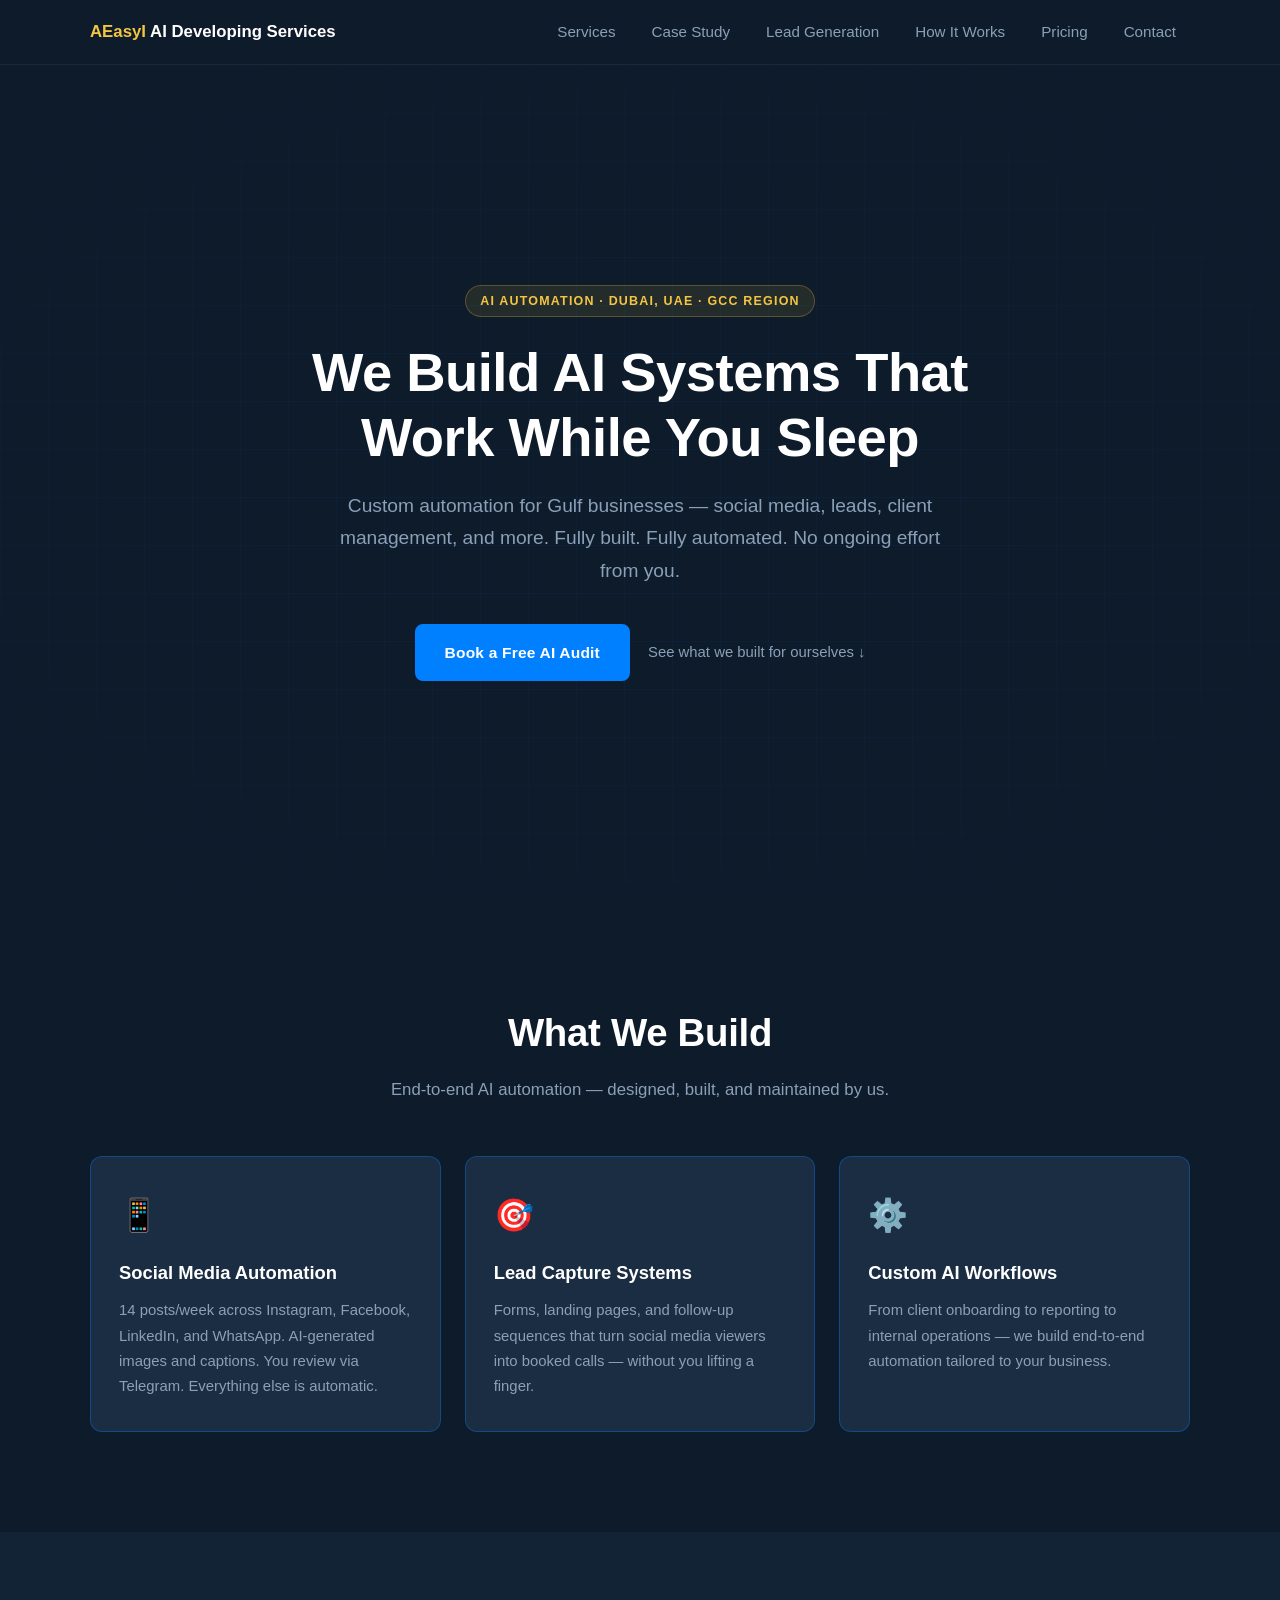
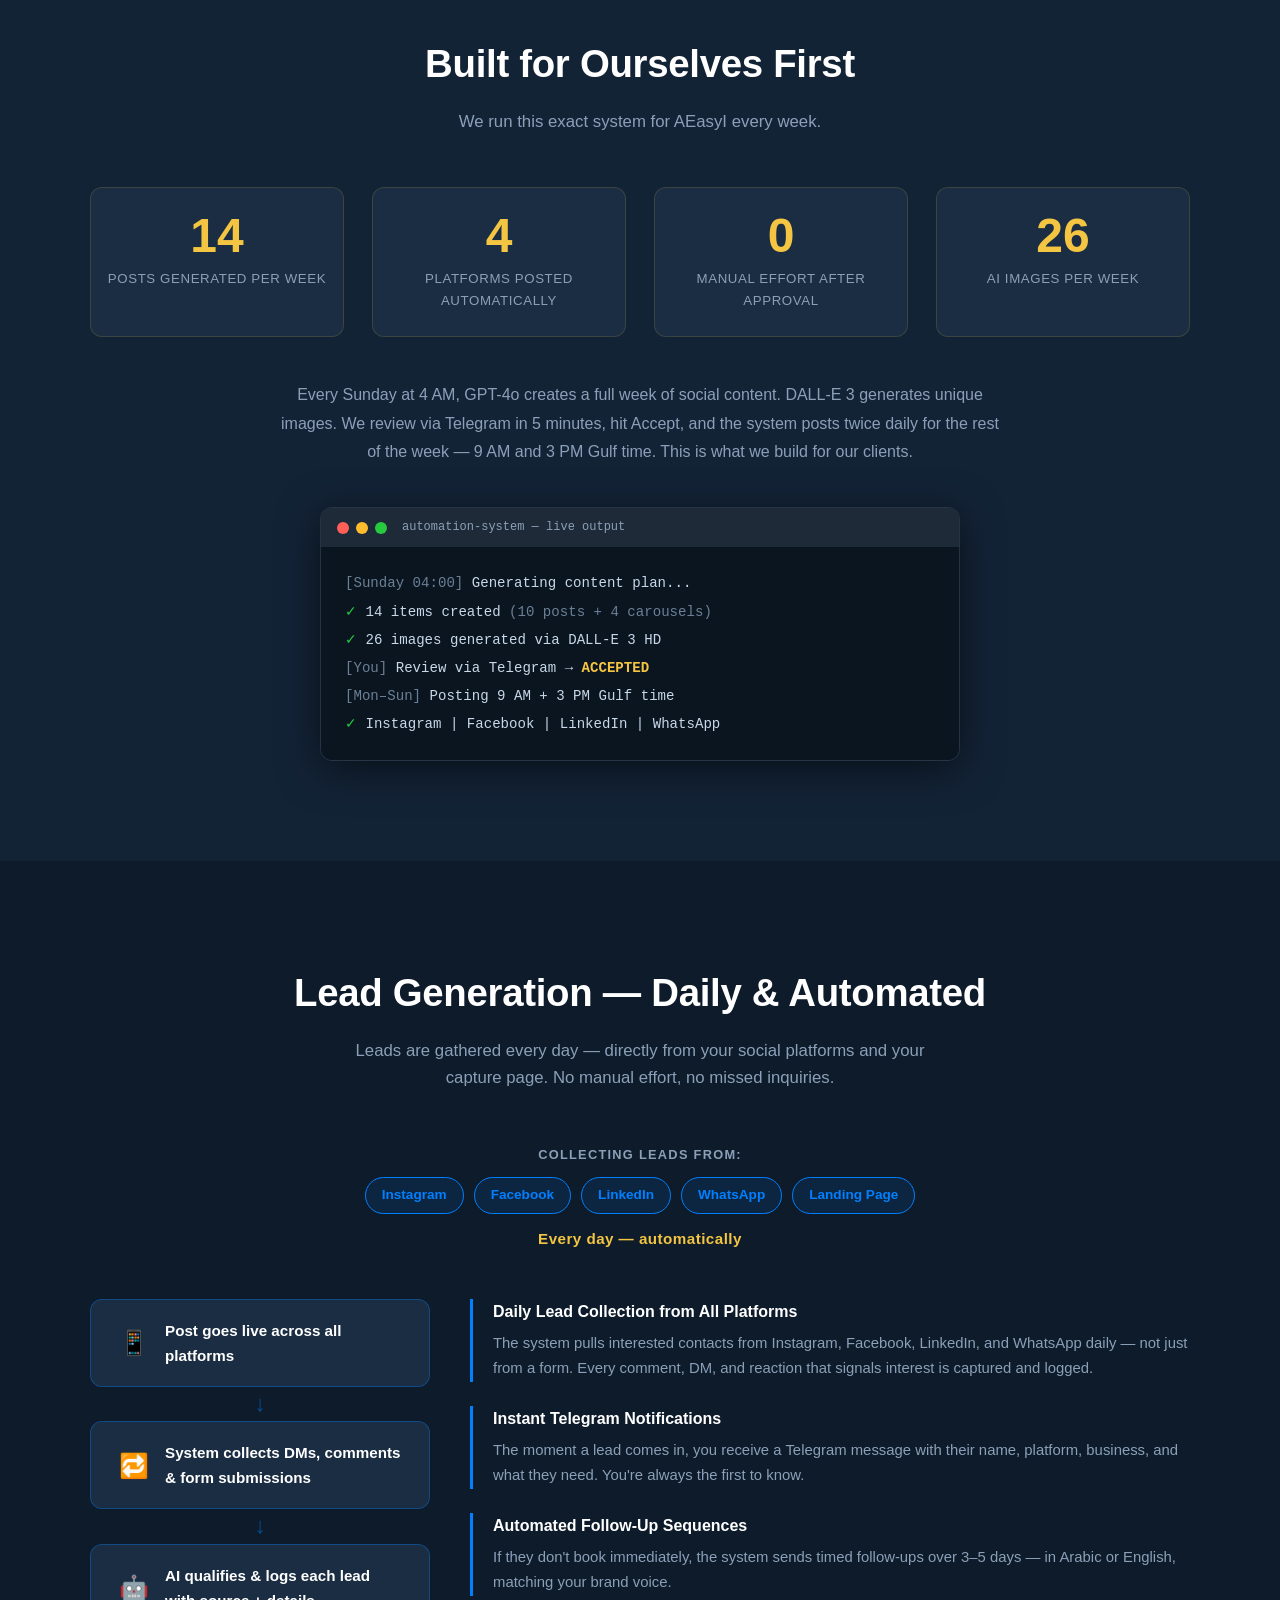
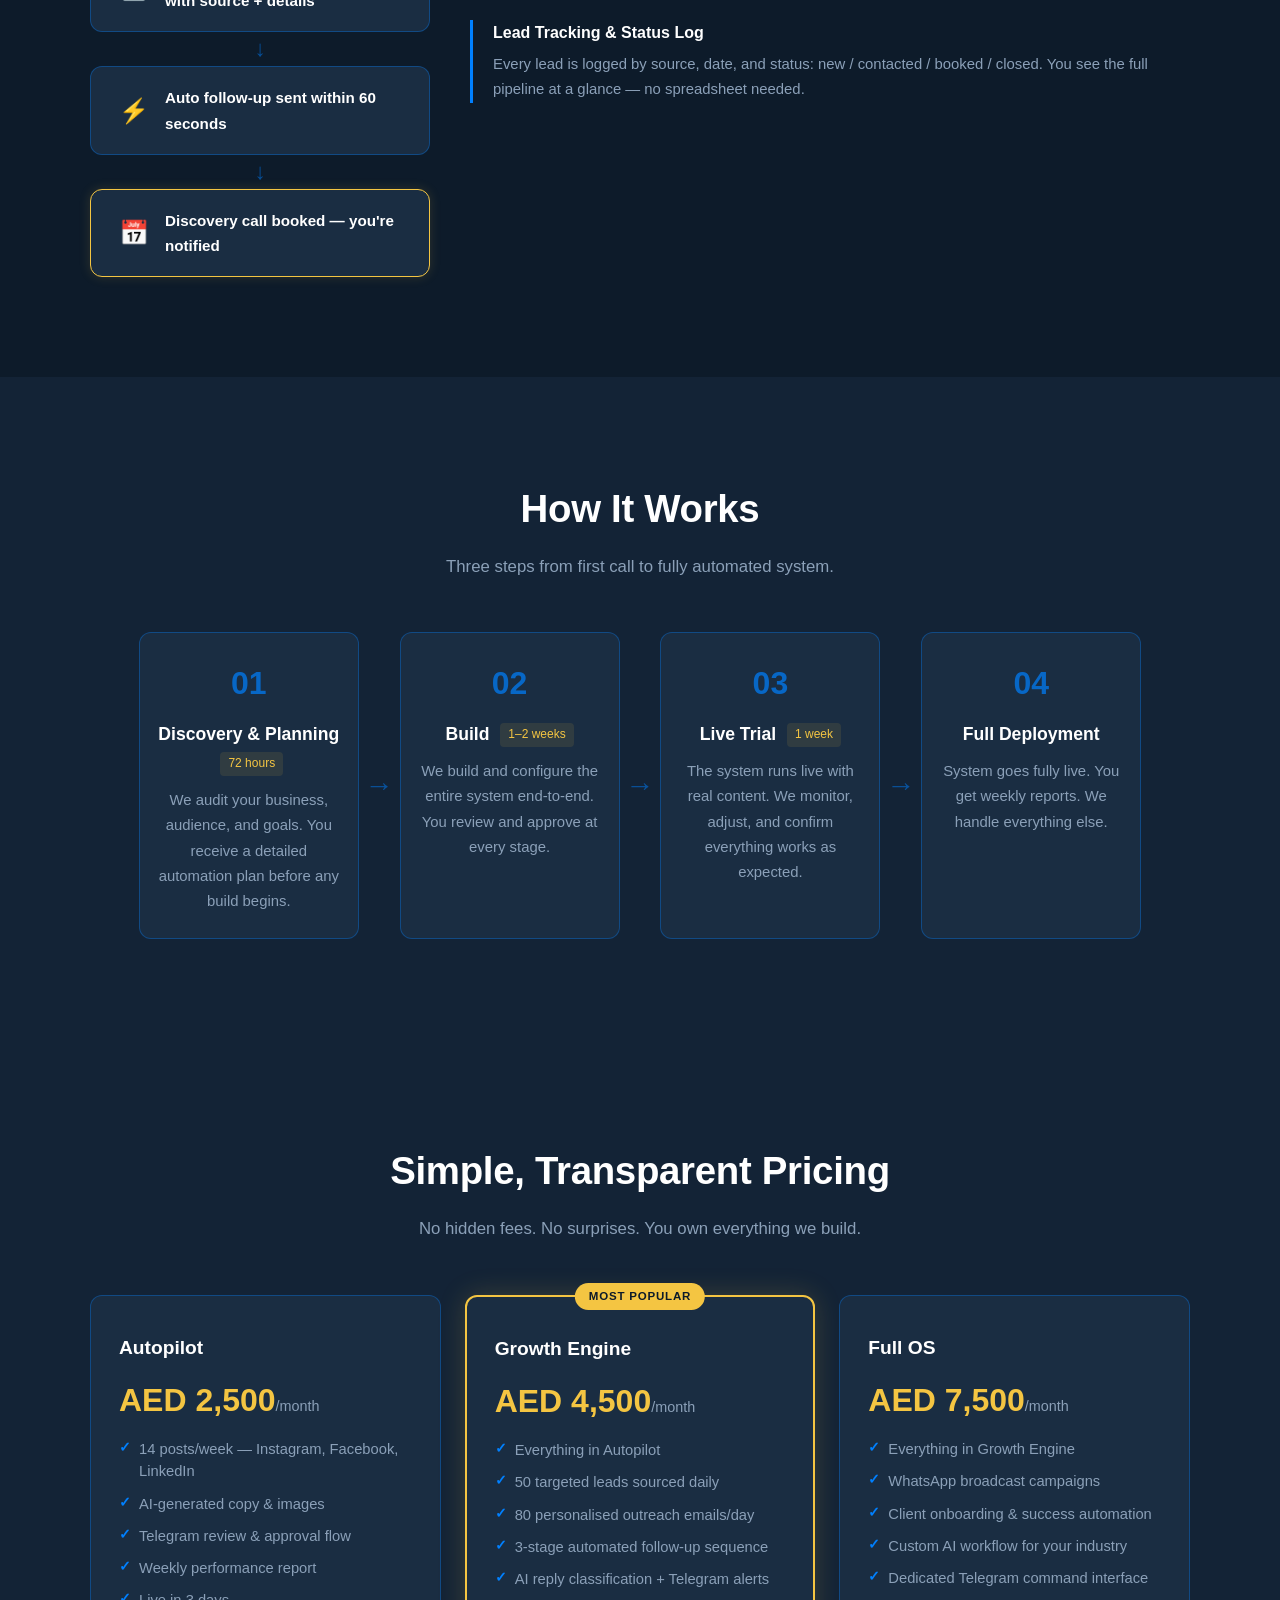
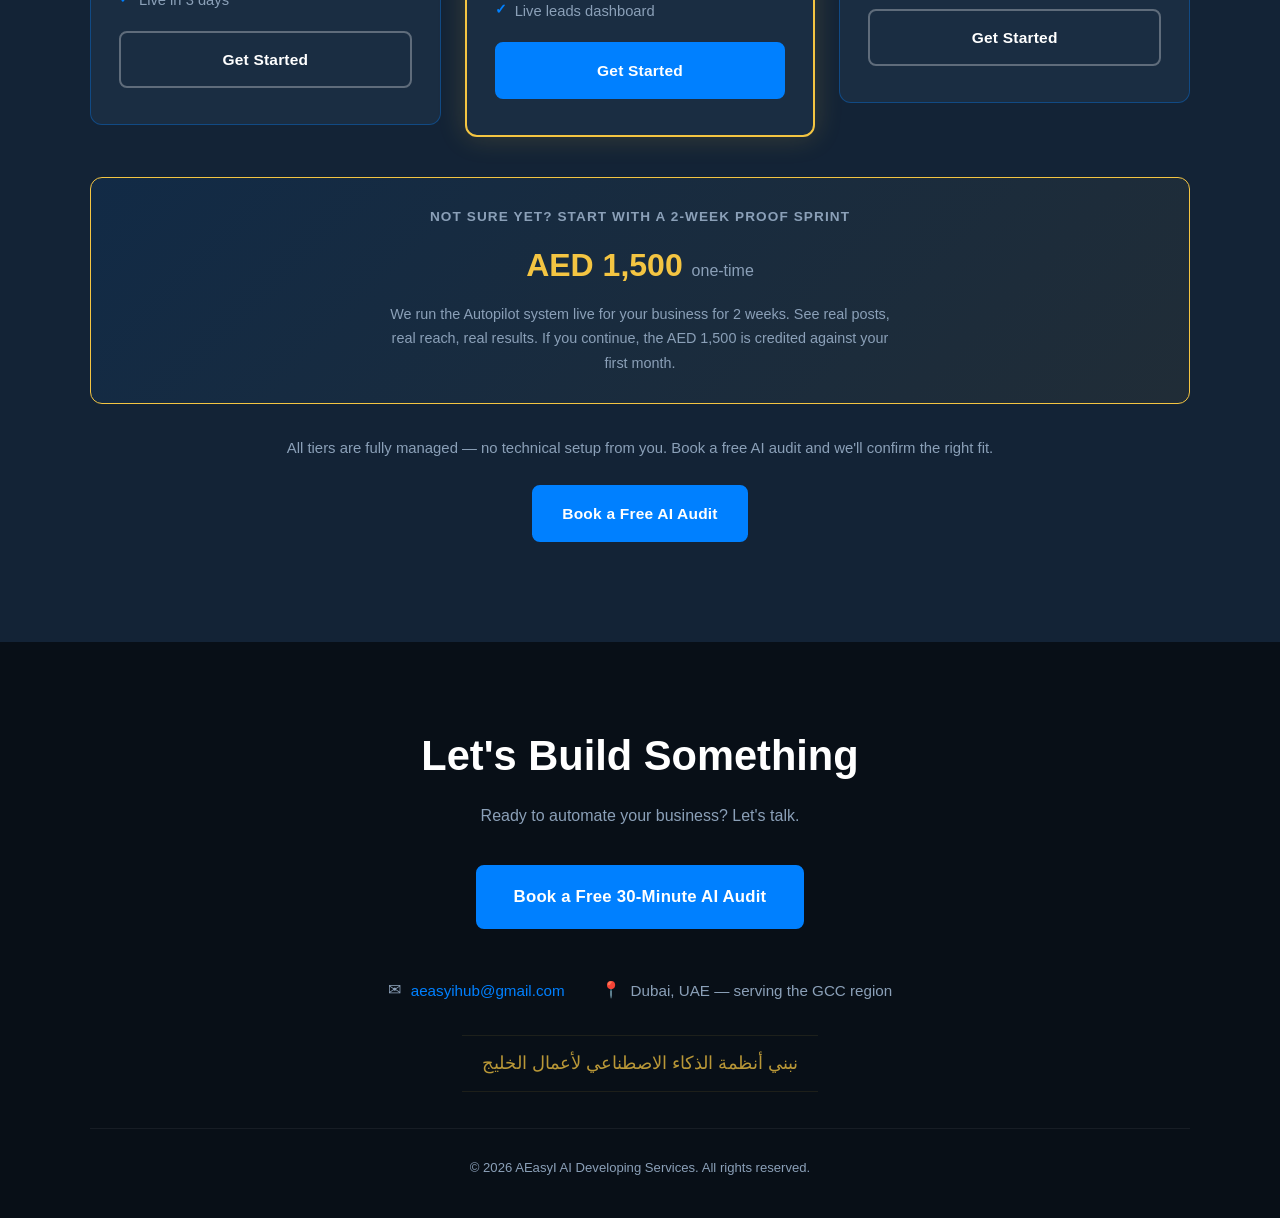
==== index.html @ 25eb349d "Launch portfolio — AEasyI AI Developing Services" ====
<!DOCTYPE html>
<html lang="en">
<head>
  <meta charset="UTF-8" />
  <meta name="viewport" content="width=device-width, initial-scale=1.0" />
  <title>AEasyI AI Developing Services — AI Automation for Gulf Businesses</title>
  <meta name="description" content="We build custom AI automation systems for Gulf businesses. Social media, lead capture, client management — fully automated, no ongoing effort required." />
  <link rel="stylesheet" href="style.css" />
</head>
<body>

  <!-- ===== NAVBAR ===== -->
  <nav class="navbar" id="navbar">
    <div class="nav-container">
      <a class="nav-logo" href="#hero">
        <span class="logo-gold">AEasyI</span>
        <span class="logo-white"> AI Developing Services</span>
      </a>
      <button class="nav-toggle" id="navToggle" aria-label="Toggle navigation">
        <span></span><span></span><span></span>
      </button>
      <ul class="nav-links" id="navLinks">
        <li><a href="#services">Services</a></li>
        <li><a href="#case-study">Case Study</a></li>
        <li><a href="#lead-generation">Lead Generation</a></li>
        <li><a href="#how-it-works">How It Works</a></li>
        <li><a href="#pricing">Pricing</a></li>
        <li><a href="#contact">Contact</a></li>
      </ul>
    </div>
  </nav>

  <!-- ===== HERO ===== -->
  <section class="hero" id="hero">
    <div class="hero-grid-bg"></div>
    <div class="hero-content">
      <div class="hero-badge">AI Automation · Dubai, UAE · GCC Region</div>
      <h1 class="hero-headline">We Build AI Systems That Work While You Sleep</h1>
      <p class="hero-sub">
        Custom automation for Gulf businesses — social media, leads, client management, and more.
        Fully built. Fully automated. No ongoing effort from you.
      </p>
      <div class="hero-actions">
        <a class="btn btn-primary" href="https://calendly.com/aeasyihub/30min" target="_blank" rel="noopener">
          Book a Free AI Audit
        </a>
        <a class="hero-secondary-link" href="#case-study">See what we built for ourselves ↓</a>
      </div>
    </div>
  </section>

  <!-- ===== SERVICES ===== -->
  <section class="section" id="services">
    <div class="container">
      <h2 class="section-title">What We Build</h2>
      <p class="section-sub">End-to-end AI automation — designed, built, and maintained by us.</p>
      <div class="cards-row">

        <div class="card">
          <div class="card-icon">📱</div>
          <h3 class="card-title">Social Media Automation</h3>
          <p class="card-desc">
            14 posts/week across Instagram, Facebook, LinkedIn, and WhatsApp. AI-generated images
            and captions. You review via Telegram. Everything else is automatic.
          </p>
        </div>

        <div class="card">
          <div class="card-icon">🎯</div>
          <h3 class="card-title">Lead Capture Systems</h3>
          <p class="card-desc">
            Forms, landing pages, and follow-up sequences that turn social media viewers into booked
            calls — without you lifting a finger.
          </p>
        </div>

        <div class="card">
          <div class="card-icon">⚙️</div>
          <h3 class="card-title">Custom AI Workflows</h3>
          <p class="card-desc">
            From client onboarding to reporting to internal operations — we build end-to-end
            automation tailored to your business.
          </p>
        </div>

      </div>
    </div>
  </section>

  <!-- ===== CASE STUDY ===== -->
  <section class="section section-dark" id="case-study">
    <div class="container">
      <h2 class="section-title">Built for Ourselves First</h2>
      <p class="section-sub">We run this exact system for AEasyI every week.</p>

      <div class="stats-row">
        <div class="stat-item">
          <div class="stat-number">14</div>
          <div class="stat-label">posts generated per week</div>
        </div>
        <div class="stat-item">
          <div class="stat-number">4</div>
          <div class="stat-label">platforms posted automatically</div>
        </div>
        <div class="stat-item">
          <div class="stat-number">0</div>
          <div class="stat-label">manual effort after approval</div>
        </div>
        <div class="stat-item">
          <div class="stat-number">26</div>
          <div class="stat-label">AI images per week</div>
        </div>
      </div>

      <p class="case-desc">
        Every Sunday at 4 AM, GPT-4o creates a full week of social content. DALL-E 3 generates
        unique images. We review via Telegram in 5 minutes, hit Accept, and the system posts twice
        daily for the rest of the week — 9 AM and 3 PM Gulf time. This is what we build for our
        clients.
      </p>

      <div class="terminal">
        <div class="terminal-header">
          <span class="dot dot-red"></span>
          <span class="dot dot-yellow"></span>
          <span class="dot dot-green"></span>
          <span class="terminal-title">automation-system — live output</span>
        </div>
        <div class="terminal-body">
          <p><span class="t-dim">[Sunday 04:00]</span> Generating content plan<span class="t-blink">...</span></p>
          <p><span class="t-green">✓</span> 14 items created <span class="t-dim">(10 posts + 4 carousels)</span></p>
          <p><span class="t-green">✓</span> 26 images generated via DALL-E 3 HD</p>
          <p><span class="t-dim">[You]</span> Review via Telegram → <span class="t-gold">ACCEPTED</span></p>
          <p><span class="t-dim">[Mon–Sun]</span> Posting 9 AM + 3 PM Gulf time</p>
          <p><span class="t-green">✓</span> Instagram | Facebook | LinkedIn | WhatsApp</p>
        </div>
      </div>
    </div>
  </section>

  <!-- ===== LEAD GENERATION ===== -->
  <section class="section" id="lead-generation">
    <div class="container">
      <h2 class="section-title">Lead Generation — Daily &amp; Automated</h2>
      <p class="section-sub">Leads are gathered every day — directly from your social platforms and your capture page. No manual effort, no missed inquiries.</p>

      <!-- Platform sources strip -->
      <div class="leadgen-sources">
        <div class="source-label">Collecting leads from:</div>
        <div class="source-pills">
          <span class="source-pill">Instagram</span>
          <span class="source-pill">Facebook</span>
          <span class="source-pill">LinkedIn</span>
          <span class="source-pill">WhatsApp</span>
          <span class="source-pill">Landing Page</span>
        </div>
        <div class="source-cadence">Every day — automatically</div>
      </div>

      <div class="leadgen-row">

        <div class="leadgen-flow">
          <div class="leadgen-step">
            <div class="leadgen-icon">📱</div>
            <div class="leadgen-label">Post goes live across all platforms</div>
          </div>
          <div class="leadgen-arrow">↓</div>
          <div class="leadgen-step">
            <div class="leadgen-icon">🔁</div>
            <div class="leadgen-label">System collects DMs, comments &amp; form submissions</div>
          </div>
          <div class="leadgen-arrow">↓</div>
          <div class="leadgen-step">
            <div class="leadgen-icon">🤖</div>
            <div class="leadgen-label">AI qualifies &amp; logs each lead with source + details</div>
          </div>
          <div class="leadgen-arrow">↓</div>
          <div class="leadgen-step">
            <div class="leadgen-icon">⚡</div>
            <div class="leadgen-label">Auto follow-up sent within 60 seconds</div>
          </div>
          <div class="leadgen-arrow">↓</div>
          <div class="leadgen-step leadgen-step--gold">
            <div class="leadgen-icon">📅</div>
            <div class="leadgen-label">Discovery call booked — you're notified</div>
          </div>
        </div>

        <div class="leadgen-details">
          <div class="leadgen-feature">
            <div class="lf-title">Daily Lead Collection from All Platforms</div>
            <div class="lf-desc">The system pulls interested contacts from Instagram, Facebook, LinkedIn, and WhatsApp daily — not just from a form. Every comment, DM, and reaction that signals interest is captured and logged.</div>
          </div>
          <div class="leadgen-feature">
            <div class="lf-title">Instant Telegram Notifications</div>
            <div class="lf-desc">The moment a lead comes in, you receive a Telegram message with their name, platform, business, and what they need. You're always the first to know.</div>
          </div>
          <div class="leadgen-feature">
            <div class="lf-title">Automated Follow-Up Sequences</div>
            <div class="lf-desc">If they don't book immediately, the system sends timed follow-ups over 3–5 days — in Arabic or English, matching your brand voice.</div>
          </div>
          <div class="leadgen-feature">
            <div class="lf-title">Lead Tracking &amp; Status Log</div>
            <div class="lf-desc">Every lead is logged by source, date, and status: new / contacted / booked / closed. You see the full pipeline at a glance — no spreadsheet needed.</div>
          </div>
        </div>

      </div>
    </div>
  </section>

  <!-- ===== HOW IT WORKS ===== -->
  <section class="section section-dark" id="how-it-works">
    <div class="container">
      <h2 class="section-title">How It Works</h2>
      <p class="section-sub">Three steps from first call to fully automated system.</p>
      <div class="steps-row">

        <div class="step">
          <div class="step-num">01</div>
          <h3 class="step-title">Discovery &amp; Planning <span class="step-time">72 hours</span></h3>
          <p class="step-desc">
            We audit your business, audience, and goals. You receive a detailed automation plan before any build begins.
          </p>
        </div>

        <div class="step-arrow">→</div>

        <div class="step">
          <div class="step-num">02</div>
          <h3 class="step-title">Build <span class="step-time">1–2 weeks</span></h3>
          <p class="step-desc">
            We build and configure the entire system end-to-end. You review and approve at every stage.
          </p>
        </div>

        <div class="step-arrow">→</div>

        <div class="step">
          <div class="step-num">03</div>
          <h3 class="step-title">Live Trial <span class="step-time">1 week</span></h3>
          <p class="step-desc">
            The system runs live with real content. We monitor, adjust, and confirm everything works as expected.
          </p>
        </div>

        <div class="step-arrow">→</div>

        <div class="step">
          <div class="step-num">04</div>
          <h3 class="step-title">Full Deployment</h3>
          <p class="step-desc">
            System goes fully live. You get weekly reports. We handle everything else.
          </p>
        </div>

      </div>
    </div>
  </section>

  <!-- ===== PRICING ===== -->
  <section class="section section-dark" id="pricing">
    <div class="container">
      <h2 class="section-title">Simple, Transparent Pricing</h2>
      <p class="section-sub">No hidden fees. No surprises. You own everything we build.</p>

      <div class="pricing-row">

        <div class="pricing-card">
          <div class="tier-name">Autopilot</div>
          <div class="tier-price">AED 2,500<span class="tier-period">/month</span></div>
          <ul class="tier-features">
            <li>14 posts/week — Instagram, Facebook, LinkedIn</li>
            <li>AI-generated copy &amp; images</li>
            <li>Telegram review &amp; approval flow</li>
            <li>Weekly performance report</li>
            <li>Live in 3 days</li>
          </ul>
          <a class="btn btn-outline" href="https://calendly.com/aeasyihub/30min" target="_blank" rel="noopener">Get Started</a>
        </div>

        <div class="pricing-card pricing-card--featured">
          <div class="tier-badge">Most Popular</div>
          <div class="tier-name">Growth Engine</div>
          <div class="tier-price">AED 4,500<span class="tier-period">/month</span></div>
          <ul class="tier-features">
            <li>Everything in Autopilot</li>
            <li>50 targeted leads sourced daily</li>
            <li>80 personalised outreach emails/day</li>
            <li>3-stage automated follow-up sequence</li>
            <li>AI reply classification + Telegram alerts</li>
            <li>Live leads dashboard</li>
          </ul>
          <a class="btn btn-primary" href="https://calendly.com/aeasyihub/30min" target="_blank" rel="noopener">Get Started</a>
        </div>

        <div class="pricing-card">
          <div class="tier-name">Full OS</div>
          <div class="tier-price">AED 7,500<span class="tier-period">/month</span></div>
          <ul class="tier-features">
            <li>Everything in Growth Engine</li>
            <li>WhatsApp broadcast campaigns</li>
            <li>Client onboarding &amp; success automation</li>
            <li>Custom AI workflow for your industry</li>
            <li>Dedicated Telegram command interface</li>
          </ul>
          <a class="btn btn-outline" href="https://calendly.com/aeasyihub/30min" target="_blank" rel="noopener">Get Started</a>
        </div>

      </div>

      <div class="impl-fee-box">
        <div class="impl-fee-label">Not sure yet? Start with a 2-Week Proof Sprint</div>
        <div class="impl-fee-amount">AED 1,500 <span class="impl-fee-usd">one-time</span></div>
        <div class="impl-fee-desc">We run the Autopilot system live for your business for 2 weeks. See real posts, real reach, real results. If you continue, the AED 1,500 is credited against your first month.</div>
      </div>

      <p class="pricing-note">
        All tiers are fully managed — no technical setup from you. Book a free AI audit and we'll confirm the right fit.
      </p>
      <div class="pricing-cta">
        <a class="btn btn-primary" href="https://calendly.com/aeasyihub/30min" target="_blank" rel="noopener">Book a Free AI Audit</a>
      </div>
    </div>
  </section>

  <!-- ===== FOOTER / CONTACT ===== -->
  <footer class="footer" id="contact">
    <div class="container">
      <h2 class="footer-heading">Let's Build Something</h2>
      <p class="footer-sub">Ready to automate your business? Let's talk.</p>

      <div class="footer-cta">
        <a class="btn btn-primary btn-lg" href="https://calendly.com/aeasyihub/30min" target="_blank" rel="noopener">
          Book a Free 30-Minute AI Audit
        </a>
      </div>

      <div class="footer-info">
        <div class="footer-info-item">
          <span class="footer-icon">✉</span>
          <a href="mailto:aeasyihub@gmail.com">aeasyihub@gmail.com</a>
        </div>
        <div class="footer-info-item">
          <span class="footer-icon">📍</span>
          <span>Dubai, UAE — serving the GCC region</span>
        </div>
      </div>

      <!-- Arabic tagline with RTL support -->
      <div class="arabic-tagline" dir="rtl" lang="ar">
        نبني أنظمة الذكاء الاصطناعي لأعمال الخليج
      </div>

      <div class="footer-bottom">
        <p>© 2026 AEasyI AI Developing Services. All rights reserved.</p>
      </div>
    </div>
  </footer>

  <script>
    // Smooth scroll for nav links
    document.querySelectorAll('a[href^="#"]').forEach(function(anchor) {
      anchor.addEventListener('click', function(e) {
        var target = document.querySelector(this.getAttribute('href'));
        if (target) {
          e.preventDefault();
          target.scrollIntoView({ behavior: 'smooth', block: 'start' });
          // Close mobile menu if open
          document.getElementById('navLinks').classList.remove('open');
        }
      });
    });

    // Mobile nav toggle
    document.getElementById('navToggle').addEventListener('click', function() {
      document.getElementById('navLinks').classList.toggle('open');
    });

    // Navbar shadow on scroll
    window.addEventListener('scroll', function() {
      var nav = document.getElementById('navbar');
      if (window.scrollY > 20) {
        nav.classList.add('scrolled');
      } else {
        nav.classList.remove('scrolled');
      }
    });
  </script>
</body>
</html>
---- style.css ----
/* =========================================
   AEasyI AI Developing Services — Portfolio
   Mobile-first stylesheet
   ========================================= */

/* ── Reset & base ── */
*, *::before, *::after {
  box-sizing: border-box;
  margin: 0;
  padding: 0;
}

:root {
  --navy:   #0D1B2A;
  --blue:   #0080FF;
  --gold:   #F4C542;
  --white:  #FFFFFF;
  --navy-light: #132336;
  --navy-mid:   #1a2d42;
  --text-muted: #8ba0b8;
  --border-blue: rgba(0, 128, 255, 0.35);

  --font-sans: -apple-system, BlinkMacSystemFont, "Segoe UI", Roboto,
               "Helvetica Neue", Arial, "Noto Sans", sans-serif;
  --font-mono: "SFMono-Regular", Consolas, "Liberation Mono", Menlo,
               Courier, monospace;
  --font-arabic: "Noto Sans Arabic", "Arabic Typesetting", "Traditional Arabic",
                 "Segoe UI", Tahoma, sans-serif;

  --radius: 12px;
  --transition: 0.22s ease;
  --shadow-card: 0 4px 24px rgba(0, 0, 0, 0.35);
  --glow-blue: 0 0 18px rgba(0, 128, 255, 0.45);
  --glow-gold: 0 0 18px rgba(244, 197, 66, 0.45);
}

html {
  scroll-behavior: smooth;
  font-size: 16px;
}

body {
  background-color: var(--navy);
  color: var(--white);
  font-family: var(--font-sans);
  line-height: 1.65;
  -webkit-font-smoothing: antialiased;
}

a {
  color: inherit;
  text-decoration: none;
}

ul {
  list-style: none;
}

img {
  max-width: 100%;
  display: block;
}

/* ── Layout helpers ── */
.container {
  width: 100%;
  max-width: 1140px;
  margin: 0 auto;
  padding: 0 20px;
}

.section {
  padding: 80px 0;
}

.section-dark {
  background-color: var(--navy-light);
}

.section-title {
  font-size: clamp(1.75rem, 4vw, 2.4rem);
  font-weight: 700;
  color: var(--white);
  text-align: center;
  margin-bottom: 12px;
  letter-spacing: -0.3px;
}

.section-sub {
  font-size: 1.05rem;
  color: var(--text-muted);
  text-align: center;
  margin-bottom: 52px;
  max-width: 580px;
  margin-left: auto;
  margin-right: auto;
}

/* ── Buttons ── */
.btn {
  display: inline-block;
  padding: 14px 28px;
  border-radius: 8px;
  font-size: 0.97rem;
  font-weight: 600;
  cursor: pointer;
  transition: transform var(--transition), box-shadow var(--transition),
              background-color var(--transition), border-color var(--transition);
  border: 2px solid transparent;
  letter-spacing: 0.2px;
  text-align: center;
}

.btn-primary {
  background-color: var(--blue);
  color: var(--white);
  border-color: var(--blue);
}

.btn-primary:hover {
  background-color: #0066cc;
  border-color: #0066cc;
  transform: translateY(-2px);
  box-shadow: var(--glow-blue);
}

.btn-outline {
  background-color: transparent;
  color: var(--white);
  border-color: rgba(255, 255, 255, 0.3);
}

.btn-outline:hover {
  border-color: var(--blue);
  color: var(--blue);
  transform: translateY(-2px);
  box-shadow: var(--glow-blue);
}

.btn-lg {
  padding: 16px 36px;
  font-size: 1.05rem;
}

/* ── Navbar ── */
.navbar {
  position: sticky;
  top: 0;
  z-index: 100;
  background-color: var(--navy);
  border-bottom: 1px solid rgba(255, 255, 255, 0.06);
  transition: box-shadow var(--transition);
}

.navbar.scrolled {
  box-shadow: 0 2px 24px rgba(0, 0, 0, 0.5);
}

.nav-container {
  display: flex;
  align-items: center;
  justify-content: space-between;
  max-width: 1140px;
  margin: 0 auto;
  padding: 0 20px;
  height: 64px;
}

.nav-logo {
  font-size: 1.05rem;
  font-weight: 700;
  white-space: nowrap;
  flex-shrink: 0;
}

.logo-gold  { color: var(--gold); }
.logo-white { color: var(--white); }

.nav-links {
  display: none;
  flex-direction: column;
  position: absolute;
  top: 64px;
  left: 0;
  right: 0;
  background-color: var(--navy);
  border-bottom: 1px solid rgba(255, 255, 255, 0.07);
  padding: 16px 20px 20px;
  gap: 4px;
}

.nav-links.open {
  display: flex;
}

.nav-links li a {
  display: block;
  padding: 10px 0;
  color: var(--text-muted);
  font-size: 0.95rem;
  font-weight: 500;
  transition: color var(--transition);
  border-bottom: 1px solid rgba(255, 255, 255, 0.05);
}

.nav-links li:last-child a {
  border-bottom: none;
}

.nav-links li a:hover {
  color: var(--blue);
}

/* hamburger */
.nav-toggle {
  display: flex;
  flex-direction: column;
  gap: 5px;
  background: none;
  border: none;
  cursor: pointer;
  padding: 4px;
}

.nav-toggle span {
  display: block;
  width: 22px;
  height: 2px;
  background-color: var(--white);
  border-radius: 2px;
  transition: background-color var(--transition);
}

.nav-toggle:hover span {
  background-color: var(--blue);
}

/* ── Hero ── */
.hero {
  position: relative;
  min-height: calc(100vh - 64px);
  display: flex;
  align-items: center;
  justify-content: center;
  text-align: center;
  padding: 80px 20px;
  overflow: hidden;
  background-color: var(--navy);
}

/* CSS grid background pattern */
.hero-grid-bg {
  position: absolute;
  inset: 0;
  background-image:
    linear-gradient(rgba(0, 128, 255, 0.06) 1px, transparent 1px),
    linear-gradient(90deg, rgba(0, 128, 255, 0.06) 1px, transparent 1px);
  background-size: 48px 48px;
  pointer-events: none;
}

/* radial fade so grid doesn't overwhelm */
.hero-grid-bg::after {
  content: '';
  position: absolute;
  inset: 0;
  background: radial-gradient(ellipse 80% 70% at 50% 50%, transparent 30%, var(--navy) 100%);
}

.hero-content {
  position: relative;
  z-index: 1;
  max-width: 760px;
}

.hero-badge {
  display: inline-block;
  font-size: 0.78rem;
  font-weight: 600;
  letter-spacing: 1.2px;
  text-transform: uppercase;
  color: var(--gold);
  background-color: rgba(244, 197, 66, 0.1);
  border: 1px solid rgba(244, 197, 66, 0.25);
  border-radius: 20px;
  padding: 5px 14px;
  margin-bottom: 24px;
}

.hero-headline {
  font-size: clamp(2rem, 6vw, 3.4rem);
  font-weight: 800;
  line-height: 1.18;
  letter-spacing: -0.5px;
  color: var(--white);
  margin-bottom: 20px;
}

.hero-sub {
  font-size: clamp(1rem, 2.5vw, 1.2rem);
  color: var(--text-muted);
  max-width: 620px;
  margin: 0 auto 36px;
  line-height: 1.7;
}

.hero-actions {
  display: flex;
  flex-direction: column;
  align-items: center;
  gap: 18px;
}

.hero-secondary-link {
  color: var(--text-muted);
  font-size: 0.93rem;
  transition: color var(--transition);
}

.hero-secondary-link:hover {
  color: var(--blue);
}

/* ── Service Cards ── */
.cards-row {
  display: grid;
  grid-template-columns: 1fr;
  gap: 24px;
}

.card {
  background-color: var(--navy-mid);
  border: 1px solid var(--border-blue);
  border-radius: var(--radius);
  padding: 32px 28px;
  transition: transform var(--transition), box-shadow var(--transition), border-color var(--transition);
}

.card:hover {
  transform: translateY(-4px);
  box-shadow: var(--glow-blue);
  border-color: var(--blue);
}

.card-icon {
  font-size: 2rem;
  margin-bottom: 16px;
}

.card-title {
  font-size: 1.15rem;
  font-weight: 700;
  color: var(--white);
  margin-bottom: 10px;
}

.card-desc {
  font-size: 0.93rem;
  color: var(--text-muted);
  line-height: 1.7;
}

/* ── Case Study ── */
.stats-row {
  display: grid;
  grid-template-columns: repeat(2, 1fr);
  gap: 28px;
  margin-bottom: 44px;
}

.stat-item {
  text-align: center;
  padding: 24px 16px;
  background-color: var(--navy-mid);
  border-radius: var(--radius);
  border: 1px solid rgba(244, 197, 66, 0.15);
}

.stat-number {
  font-size: clamp(2.2rem, 6vw, 3rem);
  font-weight: 800;
  color: var(--gold);
  line-height: 1;
  margin-bottom: 8px;
}

.stat-label {
  font-size: 0.83rem;
  color: var(--text-muted);
  text-transform: uppercase;
  letter-spacing: 0.6px;
  font-weight: 500;
}

.case-desc {
  font-size: 1rem;
  color: var(--text-muted);
  line-height: 1.78;
  max-width: 720px;
  margin: 0 auto 40px;
  text-align: center;
}

/* Terminal block */
.terminal {
  max-width: 640px;
  margin: 0 auto;
  border-radius: var(--radius);
  overflow: hidden;
  box-shadow: 0 8px 40px rgba(0, 0, 0, 0.55);
  border: 1px solid rgba(255, 255, 255, 0.08);
}

.terminal-header {
  background-color: #1e2a38;
  padding: 10px 16px;
  display: flex;
  align-items: center;
  gap: 7px;
}

.dot {
  width: 12px;
  height: 12px;
  border-radius: 50%;
  flex-shrink: 0;
}

.dot-red    { background-color: #ff5f56; }
.dot-yellow { background-color: #ffbd2e; }
.dot-green  { background-color: #27c93f; }

.terminal-title {
  font-size: 0.75rem;
  color: var(--text-muted);
  font-family: var(--font-mono);
  margin-left: 8px;
}

.terminal-body {
  background-color: #0a1520;
  padding: 22px 24px;
  font-family: var(--font-mono);
  font-size: 0.88rem;
  line-height: 2;
}

.terminal-body p {
  color: #c8d8e8;
}

.t-green { color: #27c93f; }
.t-gold  { color: var(--gold); font-weight: 700; }
.t-dim   { color: #6b8096; }

.t-blink {
  animation: blink 1.1s step-start infinite;
}

@keyframes blink {
  50% { opacity: 0; }
}

/* ── How It Works ── */
.steps-row {
  display: flex;
  flex-direction: column;
  align-items: center;
  gap: 0;
}

.step {
  background-color: var(--navy-mid);
  border: 1px solid var(--border-blue);
  border-radius: var(--radius);
  padding: 32px 28px;
  text-align: center;
  width: 100%;
  max-width: 340px;
  transition: transform var(--transition), box-shadow var(--transition);
}

.step:hover {
  transform: translateY(-3px);
  box-shadow: var(--glow-blue);
}

.step-num {
  font-size: 2rem;
  font-weight: 800;
  color: var(--blue);
  opacity: 0.7;
  margin-bottom: 10px;
  font-variant-numeric: tabular-nums;
}

.step-title {
  font-size: 1.1rem;
  font-weight: 700;
  color: var(--white);
  margin-bottom: 10px;
}

.step-time {
  display: inline-block;
  font-size: 0.75rem;
  font-weight: 500;
  color: var(--gold);
  background-color: rgba(244, 197, 66, 0.1);
  border-radius: 4px;
  padding: 2px 8px;
  margin-left: 6px;
  vertical-align: middle;
}

.step-desc {
  font-size: 0.93rem;
  color: var(--text-muted);
  line-height: 1.7;
}

.step-arrow {
  font-size: 1.8rem;
  color: var(--blue);
  opacity: 0.5;
  padding: 12px 0;
  transform: rotate(90deg);
  line-height: 1;
}

/* ── Pricing ── */
.pricing-row {
  display: grid;
  grid-template-columns: 1fr;
  gap: 24px;
  margin-bottom: 40px;
}

.pricing-card {
  background-color: var(--navy-mid);
  border: 1px solid var(--border-blue);
  border-radius: var(--radius);
  padding: 36px 28px;
  display: flex;
  flex-direction: column;
  gap: 20px;
  position: relative;
  transition: transform var(--transition), box-shadow var(--transition);
}

.pricing-card:hover {
  transform: translateY(-4px);
  box-shadow: var(--shadow-card);
}

/* Gold highlight for Growth tier */
.pricing-card--featured {
  border: 2px solid var(--gold);
  box-shadow: 0 0 28px rgba(244, 197, 66, 0.18);
}

.pricing-card--featured:hover {
  box-shadow: 0 0 40px rgba(244, 197, 66, 0.32);
}

.tier-badge {
  position: absolute;
  top: -14px;
  left: 50%;
  transform: translateX(-50%);
  background-color: var(--gold);
  color: var(--navy);
  font-size: 0.72rem;
  font-weight: 700;
  letter-spacing: 0.8px;
  text-transform: uppercase;
  padding: 4px 14px;
  border-radius: 20px;
  white-space: nowrap;
}

.tier-name {
  font-size: 1.2rem;
  font-weight: 700;
  color: var(--white);
}

.tier-price {
  font-size: clamp(1.6rem, 4vw, 2rem);
  font-weight: 800;
  color: var(--gold);
  line-height: 1.1;
}

.tier-period {
  font-size: 0.9rem;
  font-weight: 400;
  color: var(--text-muted);
}

.tier-features {
  display: flex;
  flex-direction: column;
  gap: 10px;
  flex: 1;
}

.tier-features li {
  font-size: 0.92rem;
  color: var(--text-muted);
  padding-left: 20px;
  position: relative;
  line-height: 1.5;
}

.tier-features li::before {
  content: '✓';
  position: absolute;
  left: 0;
  color: var(--blue);
  font-weight: 700;
  font-size: 0.85rem;
}

/* ── Lead Generation ── */
.leadgen-sources {
  display: flex;
  flex-direction: column;
  align-items: center;
  gap: 12px;
  margin: 36px 0 48px;
  text-align: center;
}

.source-label {
  font-size: 0.8rem;
  font-weight: 600;
  text-transform: uppercase;
  letter-spacing: 0.1em;
  color: var(--text-muted);
}

.source-pills {
  display: flex;
  flex-wrap: wrap;
  justify-content: center;
  gap: 10px;
}

.source-pill {
  background-color: rgba(0,128,255,0.1);
  border: 1px solid var(--blue);
  color: var(--blue);
  font-size: 0.85rem;
  font-weight: 600;
  padding: 6px 16px;
  border-radius: 999px;
}

.source-cadence {
  font-size: 0.95rem;
  font-weight: 700;
  color: var(--gold);
  letter-spacing: 0.03em;
}

.leadgen-row {
  display: flex;
  flex-direction: column;
  gap: 40px;
  margin-top: 48px;
}

.leadgen-flow {
  display: flex;
  flex-direction: column;
  align-items: center;
  gap: 0;
}

.leadgen-step {
  background-color: var(--navy-mid);
  border: 1px solid var(--border-blue);
  border-radius: var(--radius);
  padding: 18px 28px;
  display: flex;
  align-items: center;
  gap: 16px;
  width: 100%;
  max-width: 380px;
  transition: transform var(--transition), box-shadow var(--transition);
}

.leadgen-step:hover {
  transform: translateX(4px);
  box-shadow: var(--glow-blue);
}

.leadgen-step--gold {
  border-color: var(--gold);
  box-shadow: 0 0 12px rgba(244,197,66,0.15);
}

.leadgen-icon {
  font-size: 1.5rem;
  flex-shrink: 0;
}

.leadgen-label {
  font-size: 0.95rem;
  font-weight: 600;
  color: var(--white);
}

.leadgen-arrow {
  font-size: 1.4rem;
  color: var(--blue);
  opacity: 0.5;
  padding: 6px 0;
  line-height: 1;
}

.leadgen-details {
  display: flex;
  flex-direction: column;
  gap: 24px;
}

.leadgen-feature {
  border-left: 3px solid var(--blue);
  padding-left: 20px;
}

.lf-title {
  font-size: 1rem;
  font-weight: 700;
  color: var(--white);
  margin-bottom: 6px;
}

.lf-desc {
  font-size: 0.93rem;
  color: var(--text-muted);
  line-height: 1.7;
}

.impl-fee-box {
  background: linear-gradient(135deg, rgba(0,128,255,0.08), rgba(244,197,66,0.06));
  border: 1px solid var(--gold);
  border-radius: var(--radius);
  padding: 28px 32px;
  text-align: center;
  margin-bottom: 32px;
}

.impl-fee-label {
  font-size: 0.85rem;
  font-weight: 600;
  text-transform: uppercase;
  letter-spacing: 0.08em;
  color: var(--text-muted);
  margin-bottom: 10px;
}

.impl-fee-amount {
  font-size: 2rem;
  font-weight: 800;
  color: var(--gold);
  margin-bottom: 10px;
}

.impl-fee-usd {
  font-size: 1rem;
  font-weight: 500;
  color: var(--text-muted);
}

.impl-fee-desc {
  font-size: 0.9rem;
  color: var(--text-muted);
  max-width: 520px;
  margin: 0 auto;
  line-height: 1.7;
}

.pricing-note {
  text-align: center;
  color: var(--text-muted);
  font-size: 0.93rem;
  margin-bottom: 24px;
}

.pricing-cta {
  text-align: center;
}

/* ── Footer / Contact ── */
.footer {
  background-color: #080f17;
  padding: 80px 0 40px;
  text-align: center;
}

.footer-heading {
  font-size: clamp(1.8rem, 5vw, 2.6rem);
  font-weight: 800;
  color: var(--white);
  margin-bottom: 12px;
}

.footer-sub {
  font-size: 1rem;
  color: var(--text-muted);
  margin-bottom: 36px;
}

.footer-cta {
  margin-bottom: 48px;
}

.footer-info {
  display: flex;
  flex-direction: column;
  align-items: center;
  gap: 14px;
  margin-bottom: 32px;
}

.footer-info-item {
  display: flex;
  align-items: center;
  gap: 10px;
  font-size: 0.95rem;
  color: var(--text-muted);
}

.footer-info-item a {
  color: var(--blue);
  transition: color var(--transition);
}

.footer-info-item a:hover {
  color: var(--gold);
}

.footer-icon {
  font-size: 1rem;
  flex-shrink: 0;
}

/* Arabic tagline */
.arabic-tagline {
  font-family: var(--font-arabic);
  font-size: 1.15rem;
  color: var(--gold);
  opacity: 0.75;
  margin-bottom: 36px;
  padding: 12px 20px;
  border-top: 1px solid rgba(244, 197, 66, 0.12);
  border-bottom: 1px solid rgba(244, 197, 66, 0.12);
  display: inline-block;
}

.footer-bottom {
  color: var(--text-muted);
  font-size: 0.82rem;
  border-top: 1px solid rgba(255, 255, 255, 0.06);
  padding-top: 28px;
}

/* =========================================
   DESKTOP BREAKPOINT — 768px+
   ========================================= */
@media (min-width: 768px) {

  /* Nav */
  .nav-toggle {
    display: none;
  }

  .nav-links {
    display: flex !important;
    flex-direction: row;
    position: static;
    background-color: transparent;
    border-bottom: none;
    padding: 0;
    gap: 8px;
  }

  .nav-links li a {
    padding: 8px 14px;
    border-bottom: none;
    border-radius: 6px;
  }

  .nav-links li a:hover {
    background-color: rgba(0, 128, 255, 0.1);
  }

  /* Hero */
  .hero-actions {
    flex-direction: row;
    justify-content: center;
  }

  /* Services */
  .cards-row {
    grid-template-columns: repeat(3, 1fr);
  }

  /* Stats */
  .stats-row {
    grid-template-columns: repeat(4, 1fr);
  }

  /* How it works */
  .steps-row {
    flex-direction: row;
    align-items: stretch;
    justify-content: center;
    gap: 0;
    flex-wrap: nowrap;
  }

  .step {
    flex: 1;
    max-width: 220px;
    padding: 24px 18px;
  }

  .step-arrow {
    transform: rotate(0deg);
    padding: 0 6px;
    display: flex;
    align-items: center;
    flex-shrink: 0;
  }

  /* Lead Generation */
  .leadgen-row {
    flex-direction: row;
    align-items: flex-start;
  }

  .leadgen-flow {
    flex-shrink: 0;
    width: 340px;
  }

  .leadgen-details {
    flex: 1;
  }

  /* Pricing */
  .pricing-row {
    grid-template-columns: repeat(3, 1fr);
    align-items: start;
  }

  /* Footer */
  .footer-info {
    flex-direction: row;
    justify-content: center;
    gap: 36px;
  }
}

/* =========================================
   WIDE SCREENS — 1024px+
   ========================================= */
@media (min-width: 1024px) {
  .section {
    padding: 100px 0;
  }

  .hero {
    min-height: calc(100vh - 64px);
  }
}

/* Focus states for accessibility */
a:focus-visible,
button:focus-visible {
  outline: 2px solid var(--blue);
  outline-offset: 3px;
  border-radius: 4px;
}
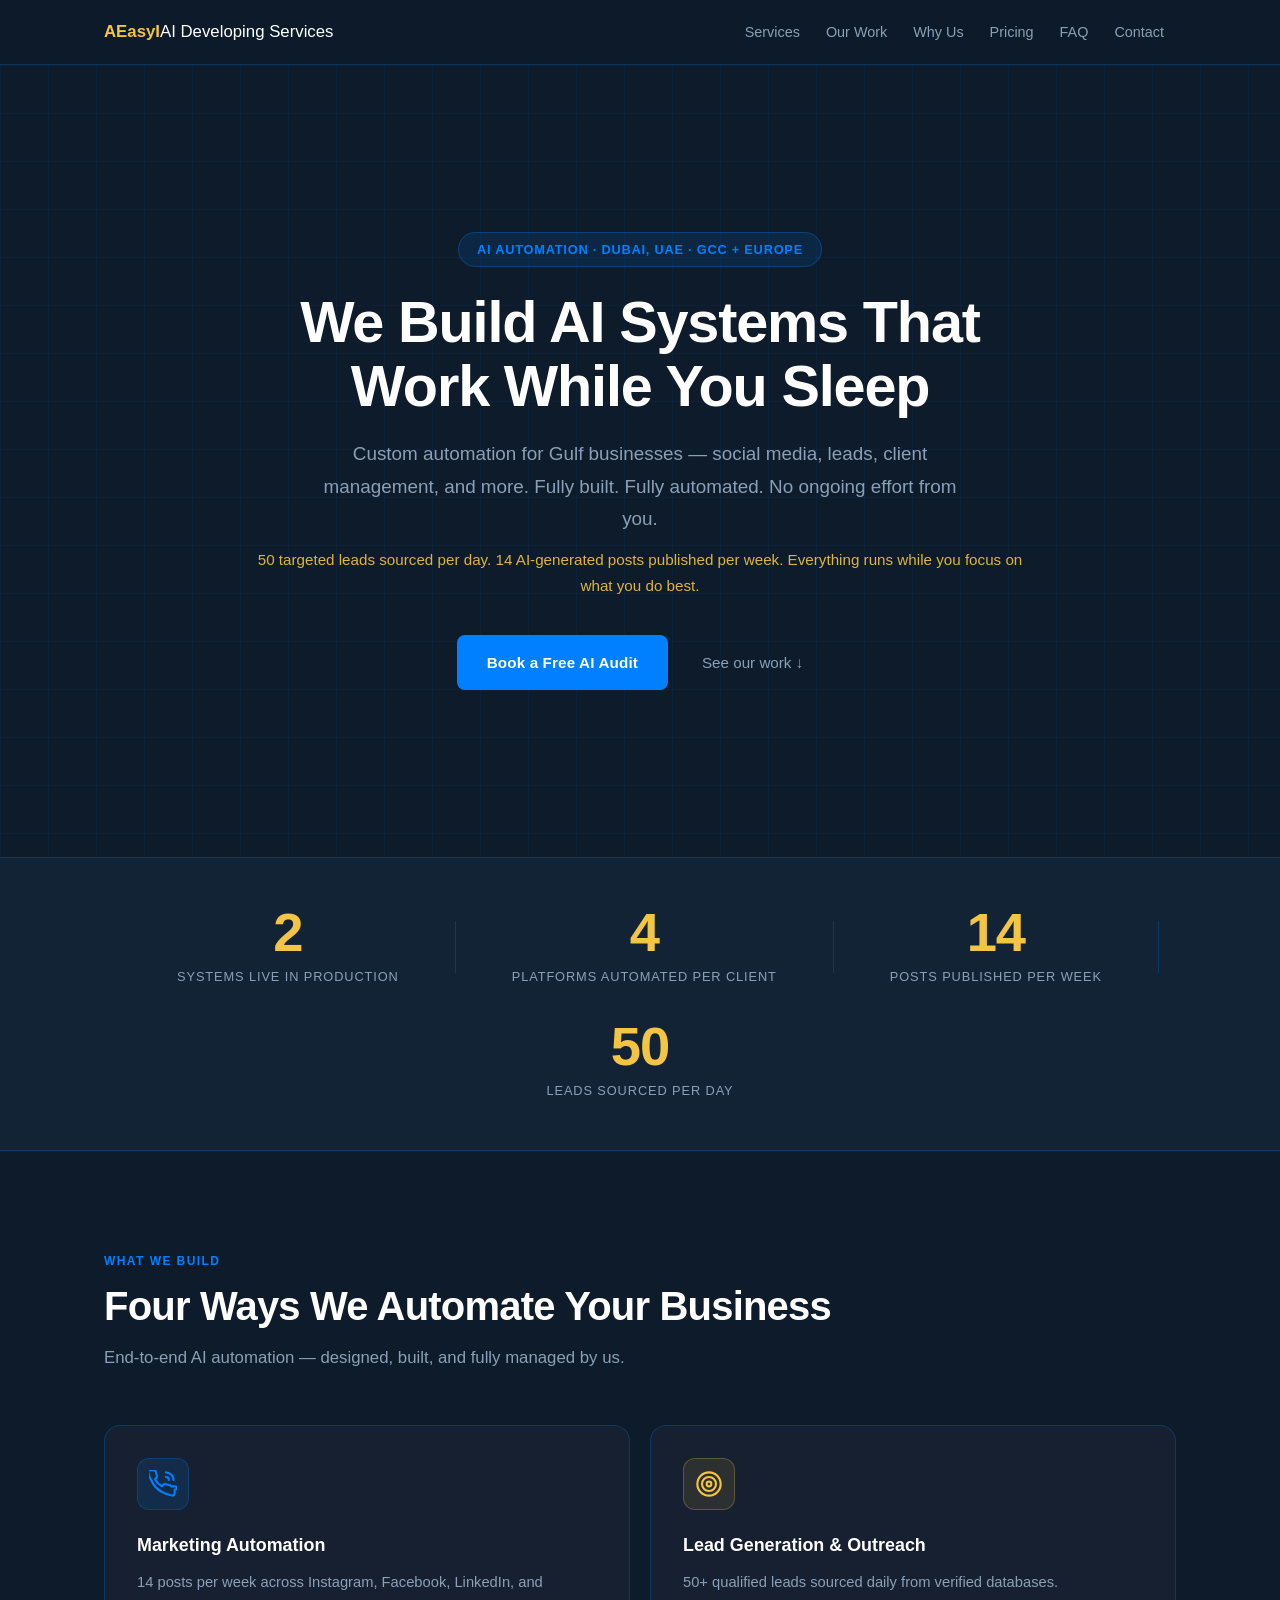
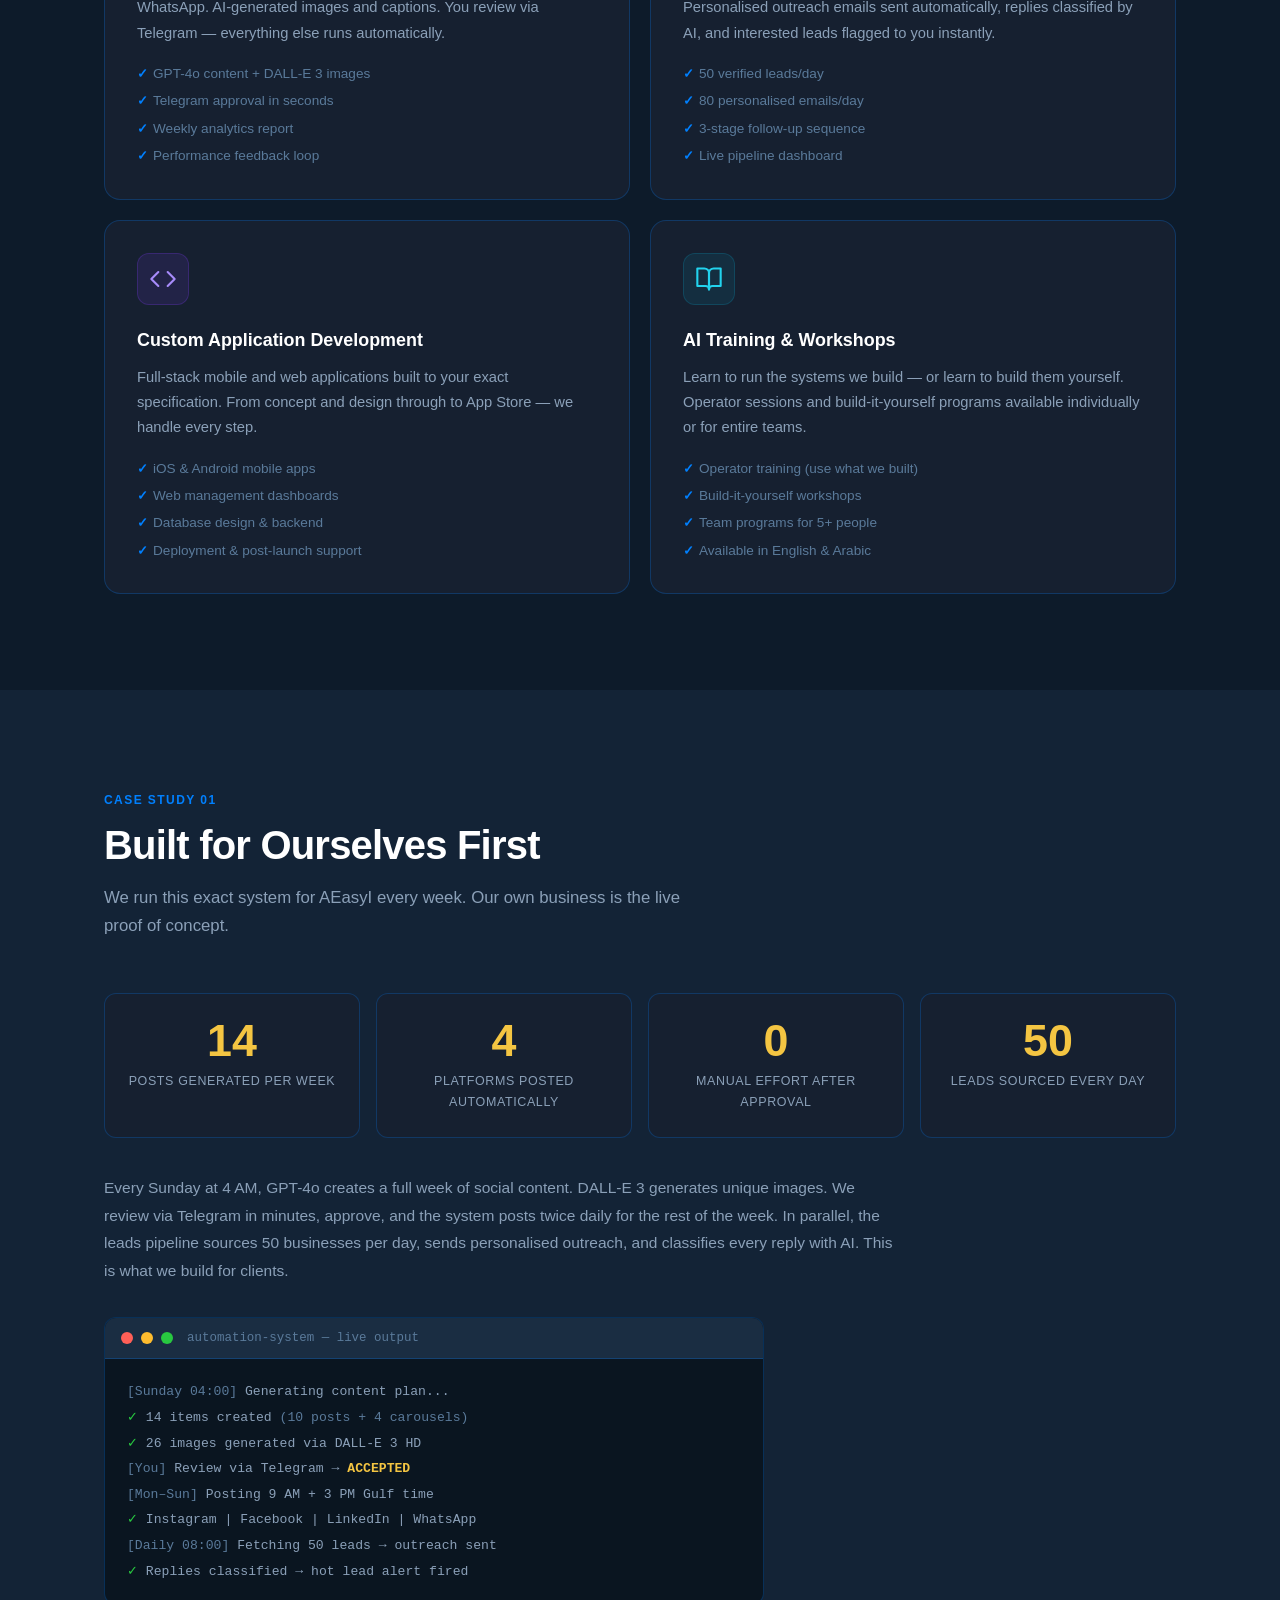
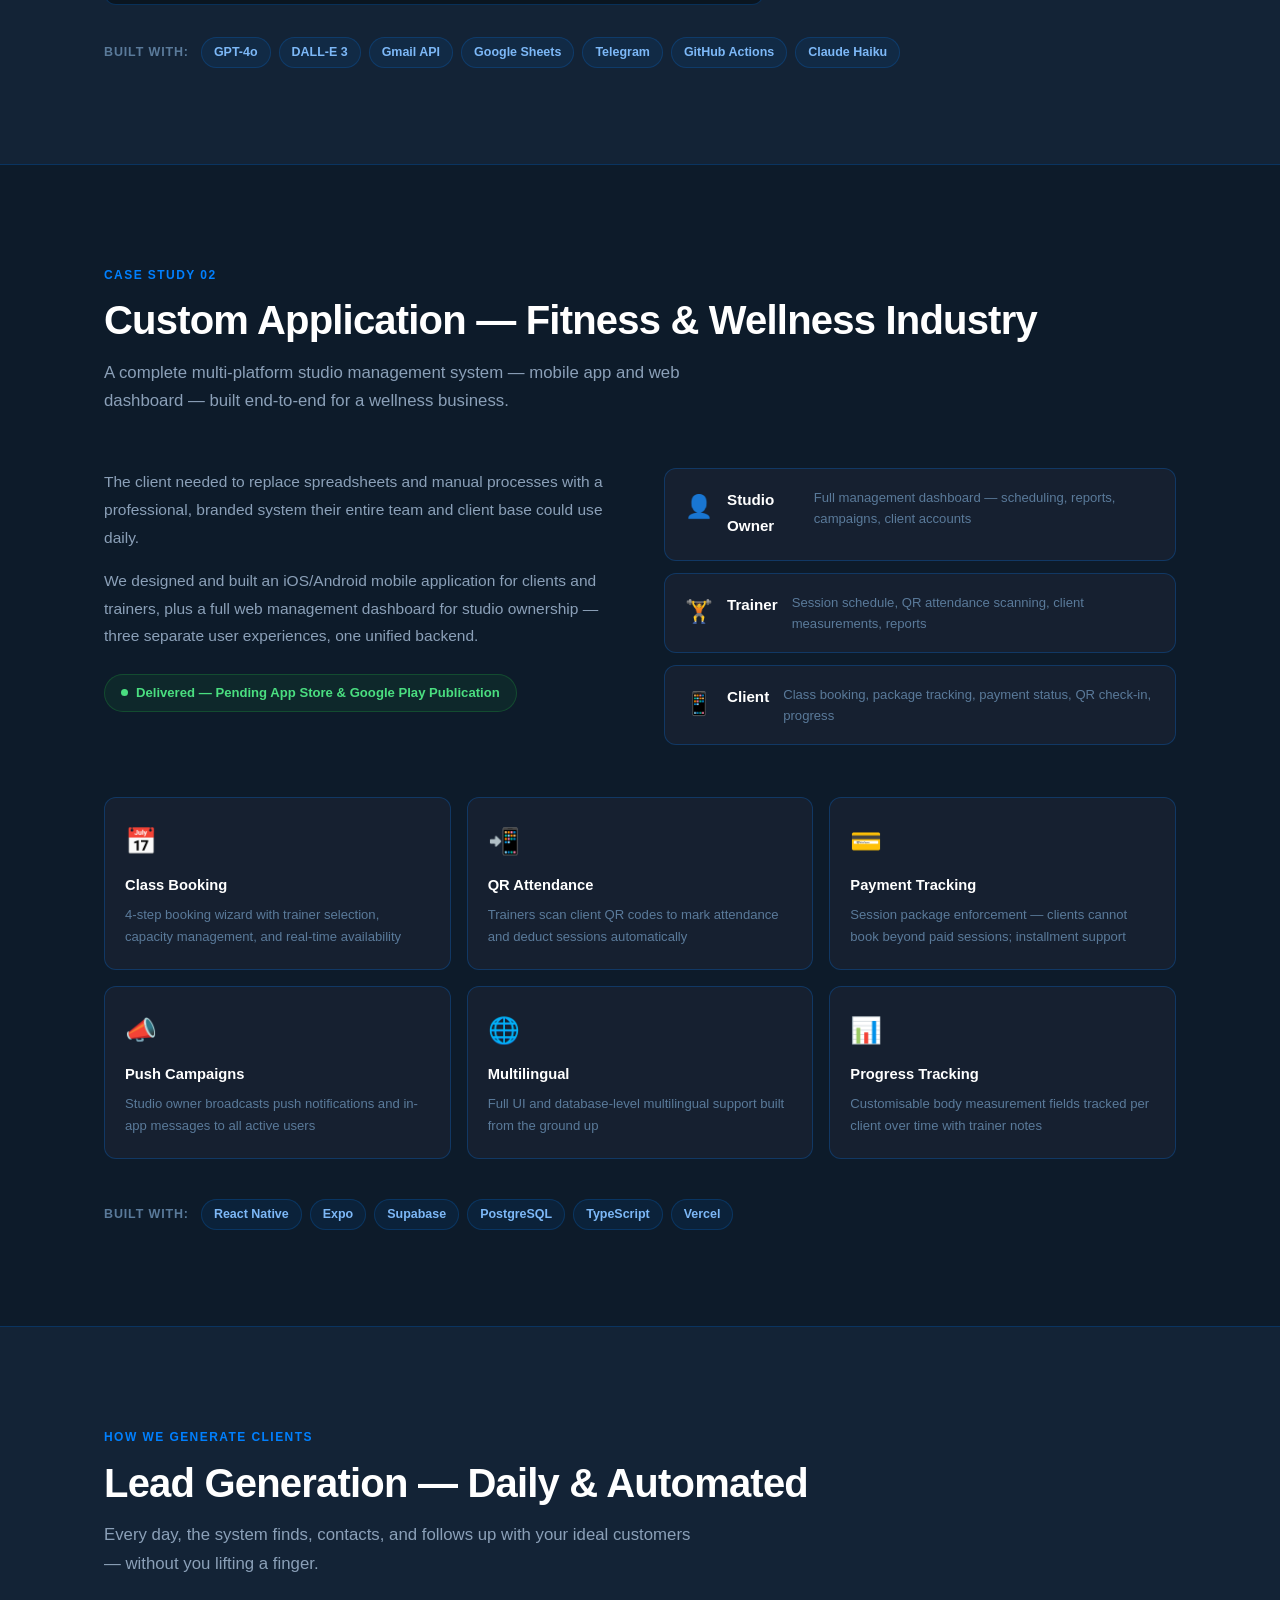
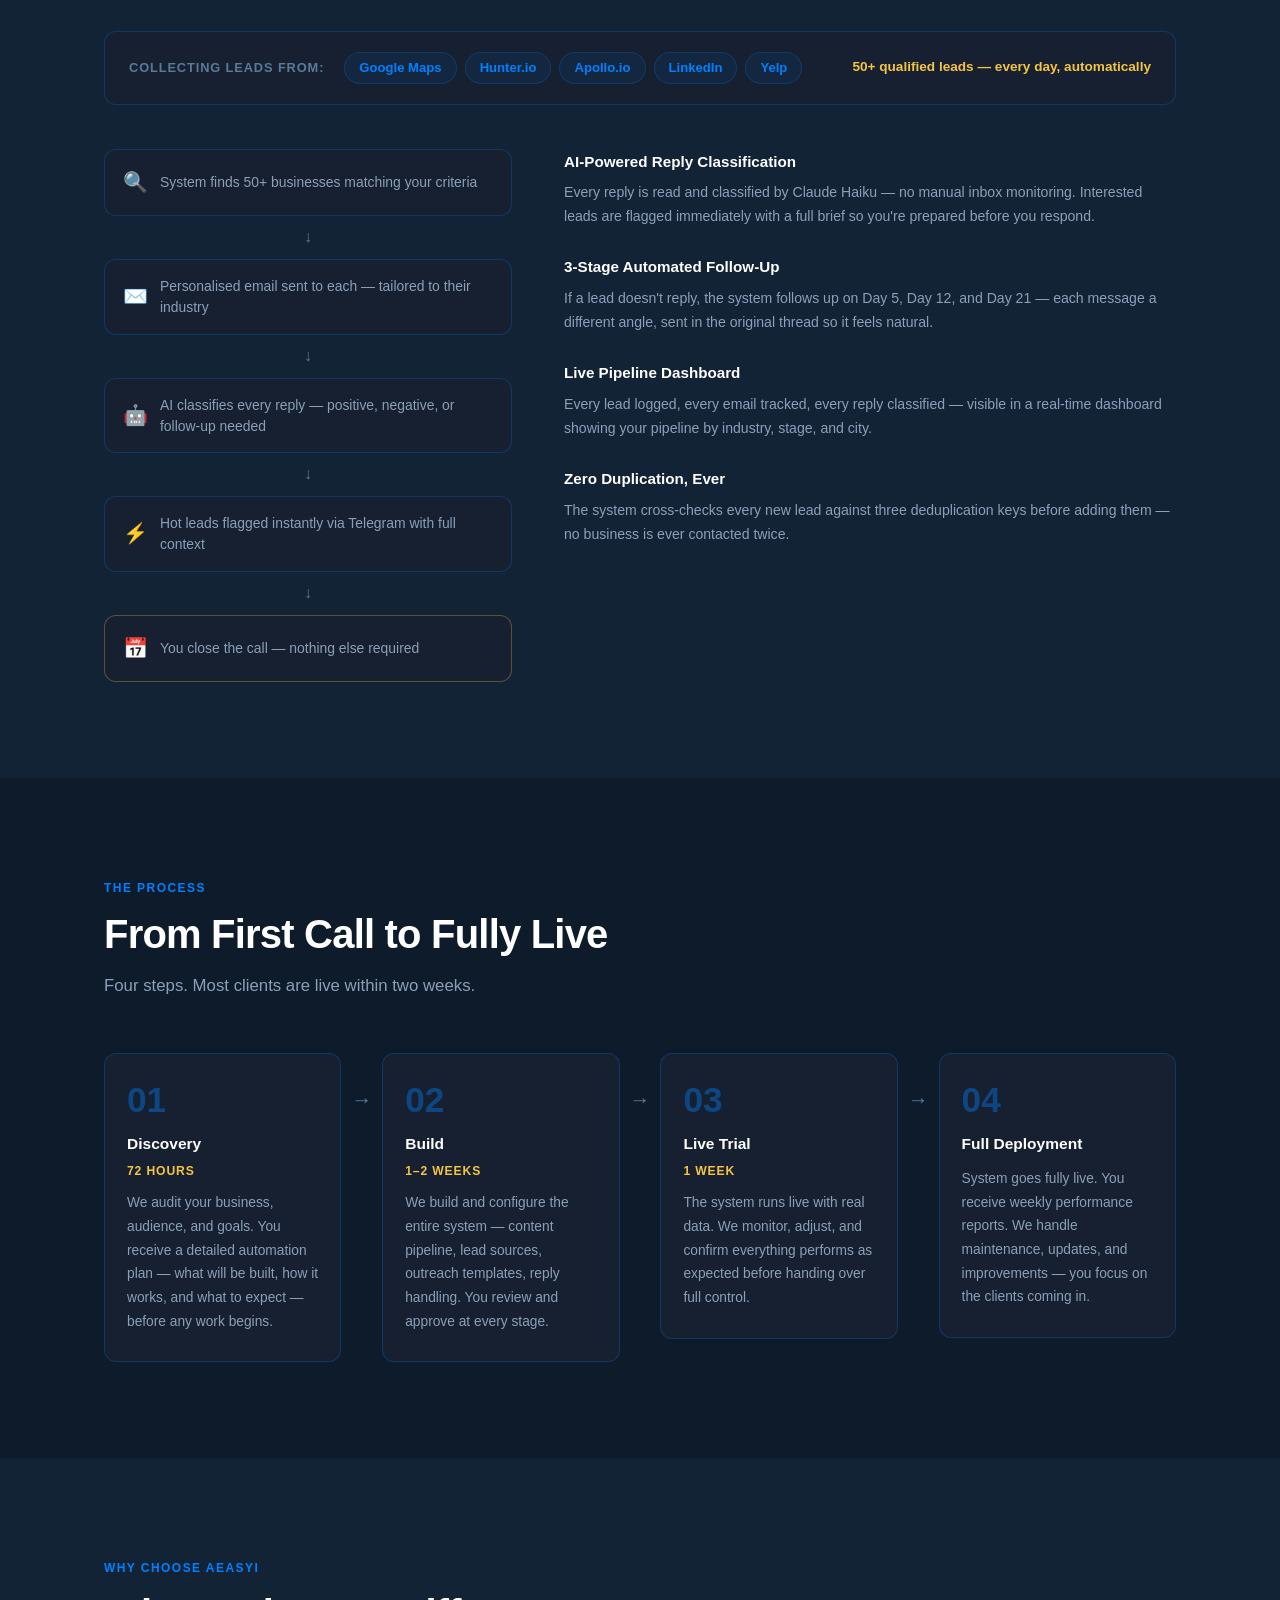
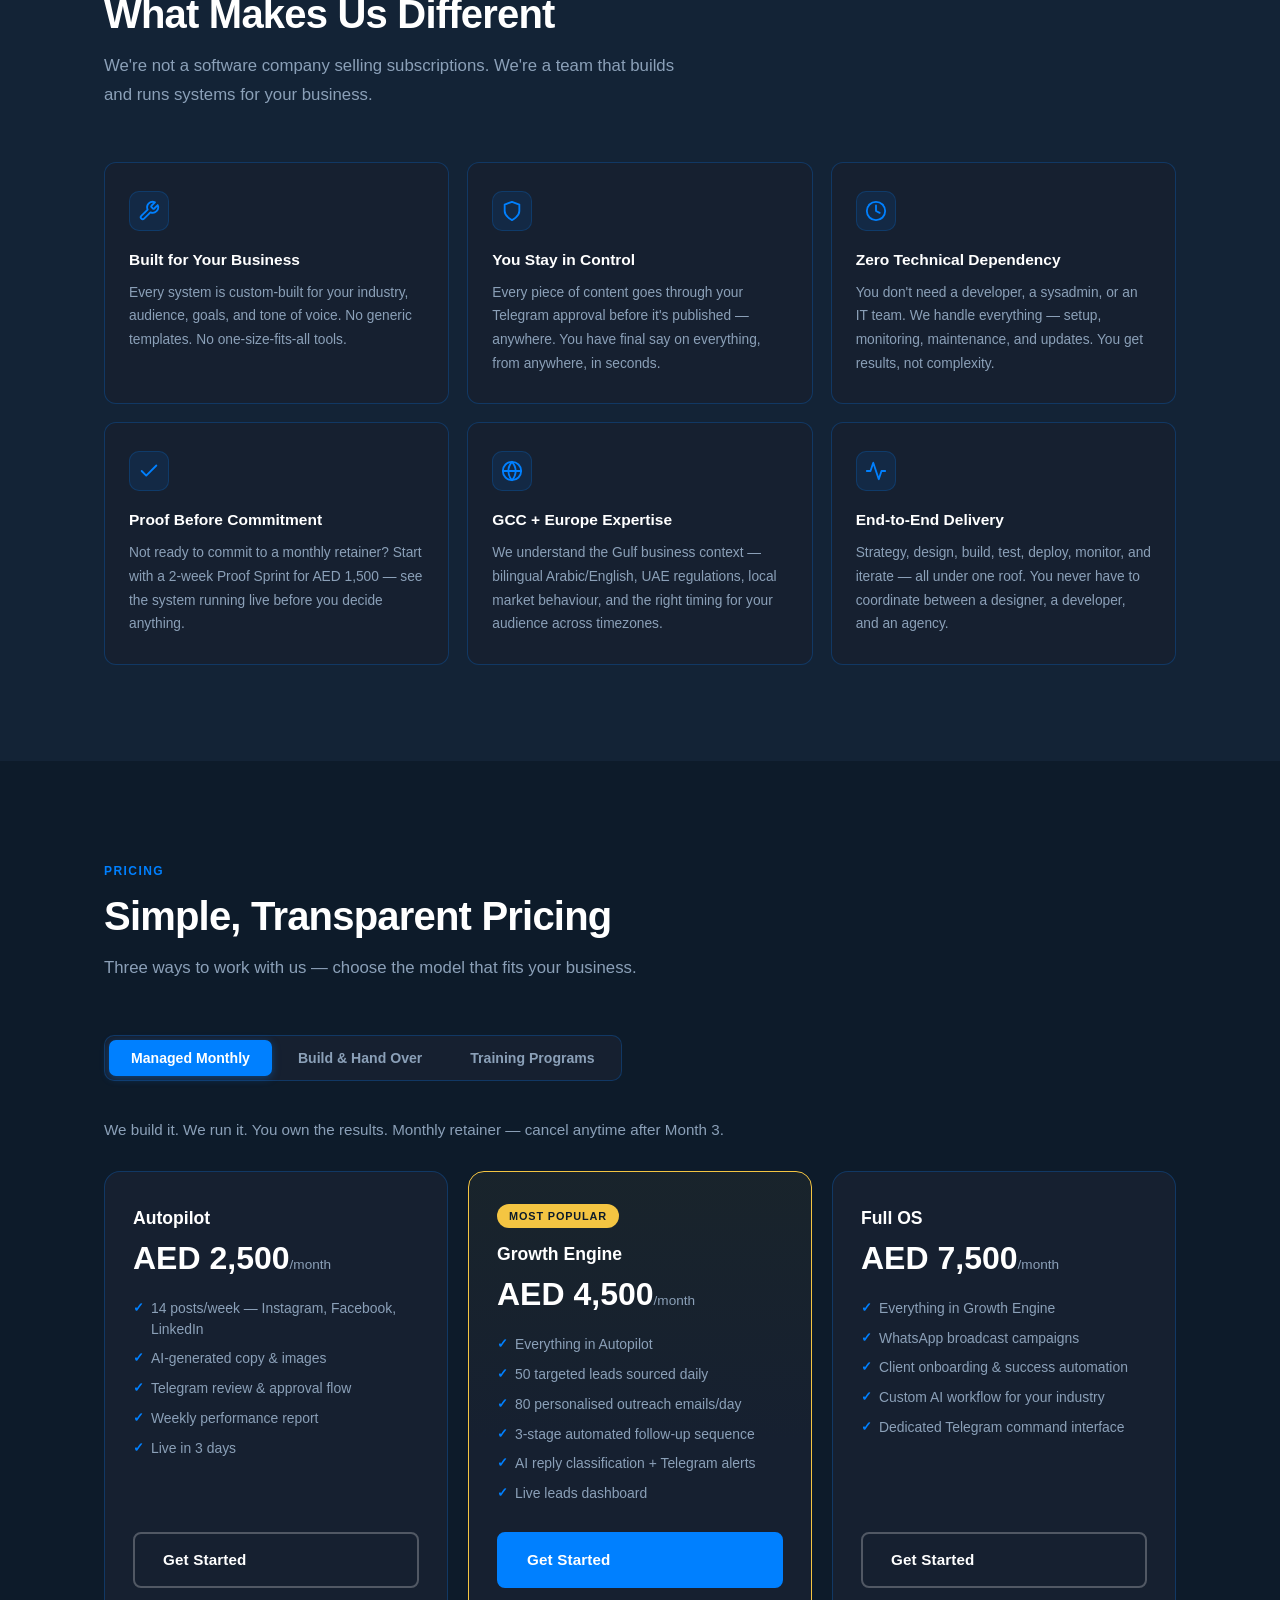
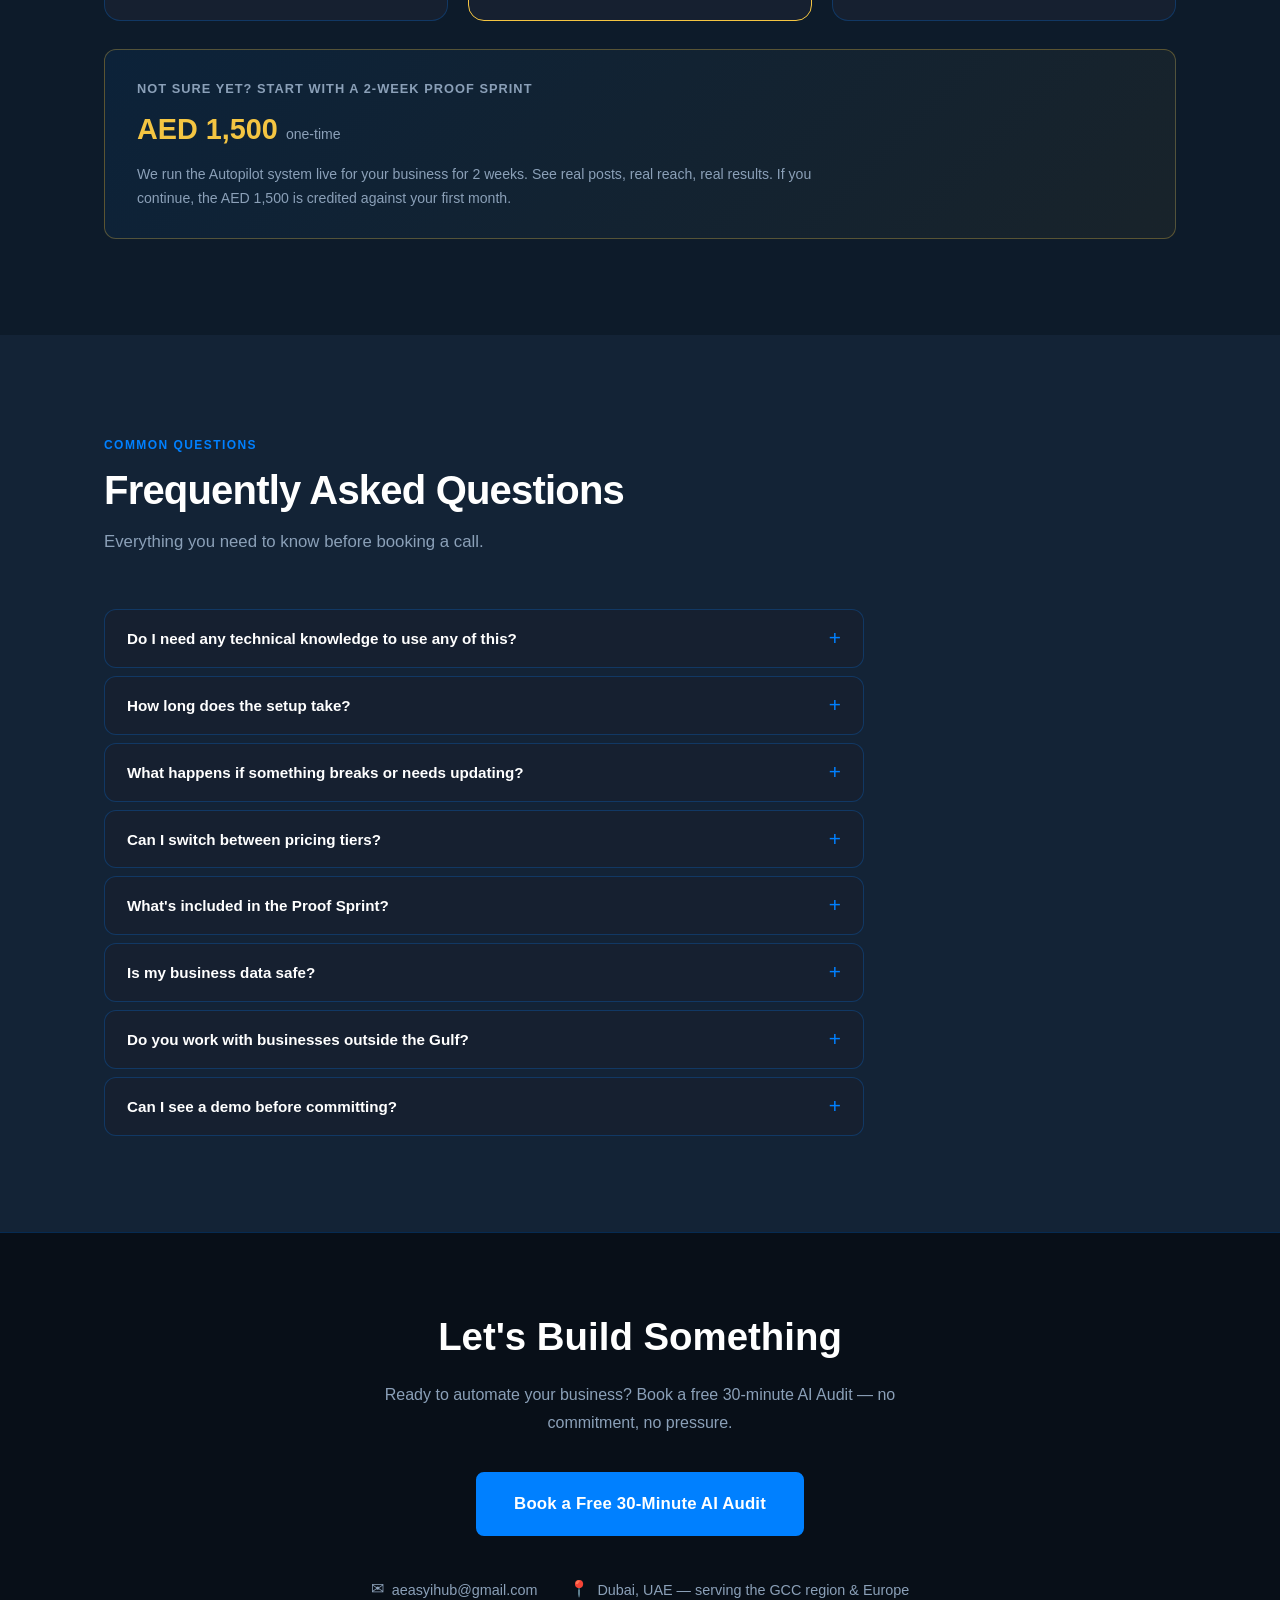
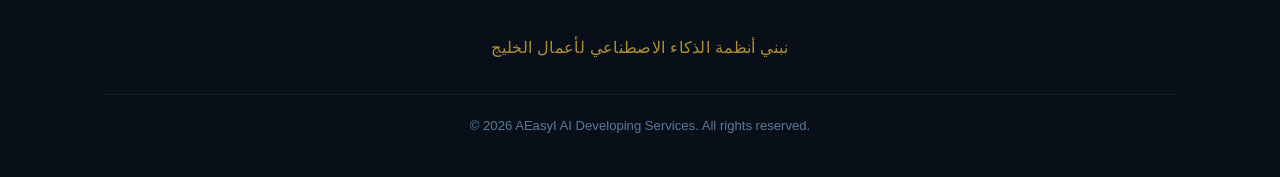
==== commit 00e185c0: "Redesign portfolio: 12-section world-class rebuild Complete rewrite of index.html and style.css. New" ====
--- a/index.html
+++ b/index.html
@@ -4,7 +4,7 @@
   <meta charset="UTF-8" />
   <meta name="viewport" content="width=device-width, initial-scale=1.0" />
   <title>AEasyI AI Developing Services — AI Automation for Gulf Businesses</title>
-  <meta name="description" content="We build custom AI automation systems for Gulf businesses. Social media, lead capture, client management — fully automated, no ongoing effort required." />
+  <meta name="description" content="We design and build custom AI automation systems for Gulf businesses — marketing, lead generation, custom applications, and team training. Fully built. Fully automated." />
   <link rel="stylesheet" href="style.css" />
 </head>
 <body>
@@ -21,10 +21,10 @@
       </button>
       <ul class="nav-links" id="navLinks">
         <li><a href="#services">Services</a></li>
-        <li><a href="#case-study">Case Study</a></li>
-        <li><a href="#lead-generation">Lead Generation</a></li>
-        <li><a href="#how-it-works">How It Works</a></li>
+        <li><a href="#work">Our Work</a></li>
+        <li><a href="#why">Why Us</a></li>
         <li><a href="#pricing">Pricing</a></li>
+        <li><a href="#faq">FAQ</a></li>
         <li><a href="#contact">Contact</a></li>
       </ul>
     </div>
@@ -34,64 +34,140 @@
   <section class="hero" id="hero">
     <div class="hero-grid-bg"></div>
     <div class="hero-content">
-      <div class="hero-badge">AI Automation · Dubai, UAE · GCC Region</div>
+      <div class="hero-badge">AI Automation · Dubai, UAE · GCC + Europe</div>
       <h1 class="hero-headline">We Build AI Systems That Work While You Sleep</h1>
       <p class="hero-sub">
         Custom automation for Gulf businesses — social media, leads, client management, and more.
         Fully built. Fully automated. No ongoing effort from you.
       </p>
+      <p class="hero-proof">
+        50 targeted leads sourced per day. 14 AI-generated posts published per week. Everything runs while you focus on what you do best.
+      </p>
       <div class="hero-actions">
         <a class="btn btn-primary" href="https://calendly.com/aeasyihub/30min" target="_blank" rel="noopener">
           Book a Free AI Audit
         </a>
-        <a class="hero-secondary-link" href="#case-study">See what we built for ourselves ↓</a>
+        <a class="hero-secondary-link" href="#work">See our work ↓</a>
       </div>
     </div>
   </section>
+
+  <!-- ===== PROOF BAR ===== -->
+  <div class="proof-bar" id="proofBar">
+    <div class="container">
+      <div class="proof-stats">
+        <div class="proof-stat">
+          <div class="proof-number" data-target="2">0</div>
+          <div class="proof-label">Systems live in production</div>
+        </div>
+        <div class="proof-divider"></div>
+        <div class="proof-stat">
+          <div class="proof-number" data-target="4">0</div>
+          <div class="proof-label">Platforms automated per client</div>
+        </div>
+        <div class="proof-divider"></div>
+        <div class="proof-stat">
+          <div class="proof-number" data-target="14">0</div>
+          <div class="proof-label">Posts published per week</div>
+        </div>
+        <div class="proof-divider"></div>
+        <div class="proof-stat">
+          <div class="proof-number" data-target="50">0</div>
+          <div class="proof-label">Leads sourced per day</div>
+        </div>
+      </div>
+    </div>
+  </div>
 
   <!-- ===== SERVICES ===== -->
   <section class="section" id="services">
     <div class="container">
-      <h2 class="section-title">What We Build</h2>
-      <p class="section-sub">End-to-end AI automation — designed, built, and maintained by us.</p>
-      <div class="cards-row">
-
-        <div class="card">
-          <div class="card-icon">📱</div>
-          <h3 class="card-title">Social Media Automation</h3>
-          <p class="card-desc">
-            14 posts/week across Instagram, Facebook, LinkedIn, and WhatsApp. AI-generated images
-            and captions. You review via Telegram. Everything else is automatic.
-          </p>
-        </div>
-
-        <div class="card">
-          <div class="card-icon">🎯</div>
-          <h3 class="card-title">Lead Capture Systems</h3>
-          <p class="card-desc">
-            Forms, landing pages, and follow-up sequences that turn social media viewers into booked
-            calls — without you lifting a finger.
-          </p>
-        </div>
-
-        <div class="card">
-          <div class="card-icon">⚙️</div>
-          <h3 class="card-title">Custom AI Workflows</h3>
-          <p class="card-desc">
-            From client onboarding to reporting to internal operations — we build end-to-end
-            automation tailored to your business.
-          </p>
+      <div class="section-eyebrow">What We Build</div>
+      <h2 class="section-title">Four Ways We Automate Your Business</h2>
+      <p class="section-sub">End-to-end AI automation — designed, built, and fully managed by us.</p>
+
+      <div class="services-grid">
+
+        <div class="service-card">
+          <div class="service-icon service-icon--blue">
+            <svg width="28" height="28" viewBox="0 0 24 24" fill="none" stroke="currentColor" stroke-width="1.8" stroke-linecap="round" stroke-linejoin="round">
+              <path d="M22 16.92v3a2 2 0 0 1-2.18 2 19.79 19.79 0 0 1-8.63-3.07A19.5 19.5 0 0 1 2.09 9a19.79 19.79 0 0 1-3.07-8.67A2 2 0 0 1 1 .18h3a2 2 0 0 1 2 1.72c.127.96.361 1.903.7 2.81a2 2 0 0 1-.45 2.11L5.09 7.91a16 16 0 0 0 6 6l1.27-1.27a2 2 0 0 1 2.11-.45c.907.339 1.85.573 2.81.7A2 2 0 0 1 19 14h3a2 2 0 0 1 2 2z"/>
+              <path d="M14.5 2a6.5 6.5 0 0 1 6.5 6.5"/>
+              <path d="M14.5 6A2.5 2.5 0 0 1 17 8.5"/>
+            </svg>
+          </div>
+          <h3 class="service-title">Marketing Automation</h3>
+          <p class="service-desc">14 posts per week across Instagram, Facebook, LinkedIn, and WhatsApp. AI-generated images and captions. You review via Telegram — everything else runs automatically.</p>
+          <ul class="service-bullets">
+            <li>GPT-4o content + DALL-E 3 images</li>
+            <li>Telegram approval in seconds</li>
+            <li>Weekly analytics report</li>
+            <li>Performance feedback loop</li>
+          </ul>
+        </div>
+
+        <div class="service-card">
+          <div class="service-icon service-icon--gold">
+            <svg width="28" height="28" viewBox="0 0 24 24" fill="none" stroke="currentColor" stroke-width="1.8" stroke-linecap="round" stroke-linejoin="round">
+              <circle cx="12" cy="12" r="10"/>
+              <circle cx="12" cy="12" r="6"/>
+              <circle cx="12" cy="12" r="2"/>
+            </svg>
+          </div>
+          <h3 class="service-title">Lead Generation & Outreach</h3>
+          <p class="service-desc">50+ qualified leads sourced daily from verified databases. Personalised outreach emails sent automatically, replies classified by AI, and interested leads flagged to you instantly.</p>
+          <ul class="service-bullets">
+            <li>50 verified leads/day</li>
+            <li>80 personalised emails/day</li>
+            <li>3-stage follow-up sequence</li>
+            <li>Live pipeline dashboard</li>
+          </ul>
+        </div>
+
+        <div class="service-card">
+          <div class="service-icon service-icon--purple">
+            <svg width="28" height="28" viewBox="0 0 24 24" fill="none" stroke="currentColor" stroke-width="1.8" stroke-linecap="round" stroke-linejoin="round">
+              <polyline points="16 18 22 12 16 6"/>
+              <polyline points="8 6 2 12 8 18"/>
+            </svg>
+          </div>
+          <h3 class="service-title">Custom Application Development</h3>
+          <p class="service-desc">Full-stack mobile and web applications built to your exact specification. From concept and design through to App Store — we handle every step.</p>
+          <ul class="service-bullets">
+            <li>iOS & Android mobile apps</li>
+            <li>Web management dashboards</li>
+            <li>Database design & backend</li>
+            <li>Deployment & post-launch support</li>
+          </ul>
+        </div>
+
+        <div class="service-card">
+          <div class="service-icon service-icon--teal">
+            <svg width="28" height="28" viewBox="0 0 24 24" fill="none" stroke="currentColor" stroke-width="1.8" stroke-linecap="round" stroke-linejoin="round">
+              <path d="M2 3h6a4 4 0 0 1 4 4v14a3 3 0 0 0-3-3H2z"/>
+              <path d="M22 3h-6a4 4 0 0 0-4 4v14a3 3 0 0 1 3-3h7z"/>
+            </svg>
+          </div>
+          <h3 class="service-title">AI Training & Workshops</h3>
+          <p class="service-desc">Learn to run the systems we build — or learn to build them yourself. Operator sessions and build-it-yourself programs available individually or for entire teams.</p>
+          <ul class="service-bullets">
+            <li>Operator training (use what we built)</li>
+            <li>Build-it-yourself workshops</li>
+            <li>Team programs for 5+ people</li>
+            <li>Available in English & Arabic</li>
+          </ul>
         </div>
 
       </div>
     </div>
   </section>
 
-  <!-- ===== CASE STUDY ===== -->
-  <section class="section section-dark" id="case-study">
-    <div class="container">
+  <!-- ===== CASE STUDY A: AEASY OWN SYSTEM ===== -->
+  <section class="section section-dark" id="work">
+    <div class="container">
+      <div class="section-eyebrow">Case Study 01</div>
       <h2 class="section-title">Built for Ourselves First</h2>
-      <p class="section-sub">We run this exact system for AEasyI every week.</p>
+      <p class="section-sub">We run this exact system for AEasyI every week. Our own business is the live proof of concept.</p>
 
       <div class="stats-row">
         <div class="stat-item">
@@ -107,16 +183,13 @@
           <div class="stat-label">manual effort after approval</div>
         </div>
         <div class="stat-item">
-          <div class="stat-number">26</div>
-          <div class="stat-label">AI images per week</div>
+          <div class="stat-number">50</div>
+          <div class="stat-label">leads sourced every day</div>
         </div>
       </div>
 
       <p class="case-desc">
-        Every Sunday at 4 AM, GPT-4o creates a full week of social content. DALL-E 3 generates
-        unique images. We review via Telegram in 5 minutes, hit Accept, and the system posts twice
-        daily for the rest of the week — 9 AM and 3 PM Gulf time. This is what we build for our
-        clients.
+        Every Sunday at 4 AM, GPT-4o creates a full week of social content. DALL-E 3 generates unique images. We review via Telegram in minutes, approve, and the system posts twice daily for the rest of the week. In parallel, the leads pipeline sources 50 businesses per day, sends personalised outreach, and classifies every reply with AI. This is what we build for clients.
       </p>
 
       <div class="terminal">
@@ -133,95 +206,189 @@
           <p><span class="t-dim">[You]</span> Review via Telegram → <span class="t-gold">ACCEPTED</span></p>
           <p><span class="t-dim">[Mon–Sun]</span> Posting 9 AM + 3 PM Gulf time</p>
           <p><span class="t-green">✓</span> Instagram | Facebook | LinkedIn | WhatsApp</p>
+          <p><span class="t-dim">[Daily 08:00]</span> Fetching 50 leads → outreach sent</p>
+          <p><span class="t-green">✓</span> Replies classified → hot lead alert fired</p>
+        </div>
+      </div>
+
+      <div class="tech-pills-row">
+        <span class="tech-label">Built with:</span>
+        <div class="tech-pills">
+          <span class="tech-pill">GPT-4o</span>
+          <span class="tech-pill">DALL-E 3</span>
+          <span class="tech-pill">Gmail API</span>
+          <span class="tech-pill">Google Sheets</span>
+          <span class="tech-pill">Telegram</span>
+          <span class="tech-pill">GitHub Actions</span>
+          <span class="tech-pill">Claude Haiku</span>
         </div>
       </div>
     </div>
   </section>
 
+  <!-- ===== CASE STUDY B: CUSTOM APP ===== -->
+  <section class="section case-study-app" id="case-app">
+    <div class="container">
+      <div class="section-eyebrow">Case Study 02</div>
+      <h2 class="section-title">Custom Application — Fitness & Wellness Industry</h2>
+      <p class="section-sub">A complete multi-platform studio management system — mobile app and web dashboard — built end-to-end for a wellness business.</p>
+
+      <div class="app-overview">
+        <div class="app-overview-text">
+          <p>The client needed to replace spreadsheets and manual processes with a professional, branded system their entire team and client base could use daily.</p>
+          <p>We designed and built an iOS/Android mobile application for clients and trainers, plus a full web management dashboard for studio ownership — three separate user experiences, one unified backend.</p>
+          <div class="app-status-badge">
+            <span class="status-dot"></span>
+            Delivered — Pending App Store & Google Play Publication
+          </div>
+        </div>
+        <div class="role-cards">
+          <div class="role-card">
+            <div class="role-icon">👤</div>
+            <div class="role-name">Studio Owner</div>
+            <div class="role-desc">Full management dashboard — scheduling, reports, campaigns, client accounts</div>
+          </div>
+          <div class="role-card">
+            <div class="role-icon">🏋️</div>
+            <div class="role-name">Trainer</div>
+            <div class="role-desc">Session schedule, QR attendance scanning, client measurements, reports</div>
+          </div>
+          <div class="role-card">
+            <div class="role-icon">📱</div>
+            <div class="role-name">Client</div>
+            <div class="role-desc">Class booking, package tracking, payment status, QR check-in, progress</div>
+          </div>
+        </div>
+      </div>
+
+      <div class="app-features-grid">
+        <div class="app-feature">
+          <div class="app-feature-icon">📅</div>
+          <div class="app-feature-name">Class Booking</div>
+          <div class="app-feature-desc">4-step booking wizard with trainer selection, capacity management, and real-time availability</div>
+        </div>
+        <div class="app-feature">
+          <div class="app-feature-icon">📲</div>
+          <div class="app-feature-name">QR Attendance</div>
+          <div class="app-feature-desc">Trainers scan client QR codes to mark attendance and deduct sessions automatically</div>
+        </div>
+        <div class="app-feature">
+          <div class="app-feature-icon">💳</div>
+          <div class="app-feature-name">Payment Tracking</div>
+          <div class="app-feature-desc">Session package enforcement — clients cannot book beyond paid sessions; installment support</div>
+        </div>
+        <div class="app-feature">
+          <div class="app-feature-icon">📣</div>
+          <div class="app-feature-name">Push Campaigns</div>
+          <div class="app-feature-desc">Studio owner broadcasts push notifications and in-app messages to all active users</div>
+        </div>
+        <div class="app-feature">
+          <div class="app-feature-icon">🌐</div>
+          <div class="app-feature-name">Multilingual</div>
+          <div class="app-feature-desc">Full UI and database-level multilingual support built from the ground up</div>
+        </div>
+        <div class="app-feature">
+          <div class="app-feature-icon">📊</div>
+          <div class="app-feature-name">Progress Tracking</div>
+          <div class="app-feature-desc">Customisable body measurement fields tracked per client over time with trainer notes</div>
+        </div>
+      </div>
+
+      <div class="tech-pills-row">
+        <span class="tech-label">Built with:</span>
+        <div class="tech-pills">
+          <span class="tech-pill">React Native</span>
+          <span class="tech-pill">Expo</span>
+          <span class="tech-pill">Supabase</span>
+          <span class="tech-pill">PostgreSQL</span>
+          <span class="tech-pill">TypeScript</span>
+          <span class="tech-pill">Vercel</span>
+        </div>
+      </div>
+    </div>
+  </section>
+
   <!-- ===== LEAD GENERATION ===== -->
-  <section class="section" id="lead-generation">
-    <div class="container">
-      <h2 class="section-title">Lead Generation — Daily &amp; Automated</h2>
-      <p class="section-sub">Leads are gathered every day — directly from your social platforms and your capture page. No manual effort, no missed inquiries.</p>
-
-      <!-- Platform sources strip -->
+  <section class="section section-dark" id="lead-generation">
+    <div class="container">
+      <div class="section-eyebrow">How We Generate Clients</div>
+      <h2 class="section-title">Lead Generation — Daily & Automated</h2>
+      <p class="section-sub">Every day, the system finds, contacts, and follows up with your ideal customers — without you lifting a finger.</p>
+
       <div class="leadgen-sources">
         <div class="source-label">Collecting leads from:</div>
         <div class="source-pills">
-          <span class="source-pill">Instagram</span>
-          <span class="source-pill">Facebook</span>
+          <span class="source-pill">Google Maps</span>
+          <span class="source-pill">Hunter.io</span>
+          <span class="source-pill">Apollo.io</span>
           <span class="source-pill">LinkedIn</span>
-          <span class="source-pill">WhatsApp</span>
-          <span class="source-pill">Landing Page</span>
-        </div>
-        <div class="source-cadence">Every day — automatically</div>
+          <span class="source-pill">Yelp</span>
+        </div>
+        <div class="source-cadence">50+ qualified leads — every day, automatically</div>
       </div>
 
       <div class="leadgen-row">
-
         <div class="leadgen-flow">
           <div class="leadgen-step">
-            <div class="leadgen-icon">📱</div>
-            <div class="leadgen-label">Post goes live across all platforms</div>
+            <div class="leadgen-icon">🔍</div>
+            <div class="leadgen-label">System finds 50+ businesses matching your criteria</div>
           </div>
           <div class="leadgen-arrow">↓</div>
           <div class="leadgen-step">
-            <div class="leadgen-icon">🔁</div>
-            <div class="leadgen-label">System collects DMs, comments &amp; form submissions</div>
+            <div class="leadgen-icon">✉️</div>
+            <div class="leadgen-label">Personalised email sent to each — tailored to their industry</div>
           </div>
           <div class="leadgen-arrow">↓</div>
           <div class="leadgen-step">
             <div class="leadgen-icon">🤖</div>
-            <div class="leadgen-label">AI qualifies &amp; logs each lead with source + details</div>
+            <div class="leadgen-label">AI classifies every reply — positive, negative, or follow-up needed</div>
           </div>
           <div class="leadgen-arrow">↓</div>
           <div class="leadgen-step">
             <div class="leadgen-icon">⚡</div>
-            <div class="leadgen-label">Auto follow-up sent within 60 seconds</div>
+            <div class="leadgen-label">Hot leads flagged instantly via Telegram with full context</div>
           </div>
           <div class="leadgen-arrow">↓</div>
           <div class="leadgen-step leadgen-step--gold">
             <div class="leadgen-icon">📅</div>
-            <div class="leadgen-label">Discovery call booked — you're notified</div>
+            <div class="leadgen-label">You close the call — nothing else required</div>
           </div>
         </div>
 
         <div class="leadgen-details">
           <div class="leadgen-feature">
-            <div class="lf-title">Daily Lead Collection from All Platforms</div>
-            <div class="lf-desc">The system pulls interested contacts from Instagram, Facebook, LinkedIn, and WhatsApp daily — not just from a form. Every comment, DM, and reaction that signals interest is captured and logged.</div>
+            <div class="lf-title">AI-Powered Reply Classification</div>
+            <div class="lf-desc">Every reply is read and classified by Claude Haiku — no manual inbox monitoring. Interested leads are flagged immediately with a full brief so you're prepared before you respond.</div>
           </div>
           <div class="leadgen-feature">
-            <div class="lf-title">Instant Telegram Notifications</div>
-            <div class="lf-desc">The moment a lead comes in, you receive a Telegram message with their name, platform, business, and what they need. You're always the first to know.</div>
+            <div class="lf-title">3-Stage Automated Follow-Up</div>
+            <div class="lf-desc">If a lead doesn't reply, the system follows up on Day 5, Day 12, and Day 21 — each message a different angle, sent in the original thread so it feels natural.</div>
           </div>
           <div class="leadgen-feature">
-            <div class="lf-title">Automated Follow-Up Sequences</div>
-            <div class="lf-desc">If they don't book immediately, the system sends timed follow-ups over 3–5 days — in Arabic or English, matching your brand voice.</div>
+            <div class="lf-title">Live Pipeline Dashboard</div>
+            <div class="lf-desc">Every lead logged, every email tracked, every reply classified — visible in a real-time dashboard showing your pipeline by industry, stage, and city.</div>
           </div>
           <div class="leadgen-feature">
-            <div class="lf-title">Lead Tracking &amp; Status Log</div>
-            <div class="lf-desc">Every lead is logged by source, date, and status: new / contacted / booked / closed. You see the full pipeline at a glance — no spreadsheet needed.</div>
-          </div>
-        </div>
-
+            <div class="lf-title">Zero Duplication, Ever</div>
+            <div class="lf-desc">The system cross-checks every new lead against three deduplication keys before adding them — no business is ever contacted twice.</div>
+          </div>
+        </div>
       </div>
     </div>
   </section>
 
   <!-- ===== HOW IT WORKS ===== -->
-  <section class="section section-dark" id="how-it-works">
-    <div class="container">
-      <h2 class="section-title">How It Works</h2>
-      <p class="section-sub">Three steps from first call to fully automated system.</p>
+  <section class="section" id="how-it-works">
+    <div class="container">
+      <div class="section-eyebrow">The Process</div>
+      <h2 class="section-title">From First Call to Fully Live</h2>
+      <p class="section-sub">Four steps. Most clients are live within two weeks.</p>
       <div class="steps-row">
 
         <div class="step">
           <div class="step-num">01</div>
-          <h3 class="step-title">Discovery &amp; Planning <span class="step-time">72 hours</span></h3>
-          <p class="step-desc">
-            We audit your business, audience, and goals. You receive a detailed automation plan before any build begins.
-          </p>
+          <h3 class="step-title">Discovery <span class="step-time">72 hours</span></h3>
+          <p class="step-desc">We audit your business, audience, and goals. You receive a detailed automation plan — what will be built, how it works, and what to expect — before any work begins.</p>
         </div>
 
         <div class="step-arrow">→</div>
@@ -229,9 +396,7 @@
         <div class="step">
           <div class="step-num">02</div>
           <h3 class="step-title">Build <span class="step-time">1–2 weeks</span></h3>
-          <p class="step-desc">
-            We build and configure the entire system end-to-end. You review and approve at every stage.
-          </p>
+          <p class="step-desc">We build and configure the entire system — content pipeline, lead sources, outreach templates, reply handling. You review and approve at every stage.</p>
         </div>
 
         <div class="step-arrow">→</div>
@@ -239,9 +404,7 @@
         <div class="step">
           <div class="step-num">03</div>
           <h3 class="step-title">Live Trial <span class="step-time">1 week</span></h3>
-          <p class="step-desc">
-            The system runs live with real content. We monitor, adjust, and confirm everything works as expected.
-          </p>
+          <p class="step-desc">The system runs live with real data. We monitor, adjust, and confirm everything performs as expected before handing over full control.</p>
         </div>
 
         <div class="step-arrow">→</div>
@@ -249,77 +412,355 @@
         <div class="step">
           <div class="step-num">04</div>
           <h3 class="step-title">Full Deployment</h3>
-          <p class="step-desc">
-            System goes fully live. You get weekly reports. We handle everything else.
-          </p>
+          <p class="step-desc">System goes fully live. You receive weekly performance reports. We handle maintenance, updates, and improvements — you focus on the clients coming in.</p>
         </div>
 
       </div>
     </div>
   </section>
 
+  <!-- ===== WHY AEASY ===== -->
+  <section class="section section-dark" id="why">
+    <div class="container">
+      <div class="section-eyebrow">Why Choose AEasyI</div>
+      <h2 class="section-title">What Makes Us Different</h2>
+      <p class="section-sub">We're not a software company selling subscriptions. We're a team that builds and runs systems for your business.</p>
+
+      <div class="why-grid">
+
+        <div class="why-card">
+          <div class="why-icon">
+            <svg width="22" height="22" viewBox="0 0 24 24" fill="none" stroke="currentColor" stroke-width="2" stroke-linecap="round" stroke-linejoin="round">
+              <path d="M14.7 6.3a1 1 0 0 0 0 1.4l1.6 1.6a1 1 0 0 0 1.4 0l3.77-3.77a6 6 0 0 1-7.94 7.94l-6.91 6.91a2.12 2.12 0 0 1-3-3l6.91-6.91a6 6 0 0 1 7.94-7.94l-3.76 3.76z"/>
+            </svg>
+          </div>
+          <h3>Built for Your Business</h3>
+          <p>Every system is custom-built for your industry, audience, goals, and tone of voice. No generic templates. No one-size-fits-all tools.</p>
+        </div>
+
+        <div class="why-card">
+          <div class="why-icon">
+            <svg width="22" height="22" viewBox="0 0 24 24" fill="none" stroke="currentColor" stroke-width="2" stroke-linecap="round" stroke-linejoin="round">
+              <path d="M12 22s8-4 8-10V5l-8-3-8 3v7c0 6 8 10 8 10z"/>
+            </svg>
+          </div>
+          <h3>You Stay in Control</h3>
+          <p>Every piece of content goes through your Telegram approval before it's published — anywhere. You have final say on everything, from anywhere, in seconds.</p>
+        </div>
+
+        <div class="why-card">
+          <div class="why-icon">
+            <svg width="22" height="22" viewBox="0 0 24 24" fill="none" stroke="currentColor" stroke-width="2" stroke-linecap="round" stroke-linejoin="round">
+              <circle cx="12" cy="12" r="10"/>
+              <polyline points="12 6 12 12 16 14"/>
+            </svg>
+          </div>
+          <h3>Zero Technical Dependency</h3>
+          <p>You don't need a developer, a sysadmin, or an IT team. We handle everything — setup, monitoring, maintenance, and updates. You get results, not complexity.</p>
+        </div>
+
+        <div class="why-card">
+          <div class="why-icon">
+            <svg width="22" height="22" viewBox="0 0 24 24" fill="none" stroke="currentColor" stroke-width="2" stroke-linecap="round" stroke-linejoin="round">
+              <polyline points="20 6 9 17 4 12"/>
+            </svg>
+          </div>
+          <h3>Proof Before Commitment</h3>
+          <p>Not ready to commit to a monthly retainer? Start with a 2-week Proof Sprint for AED 1,500 — see the system running live before you decide anything.</p>
+        </div>
+
+        <div class="why-card">
+          <div class="why-icon">
+            <svg width="22" height="22" viewBox="0 0 24 24" fill="none" stroke="currentColor" stroke-width="2" stroke-linecap="round" stroke-linejoin="round">
+              <circle cx="12" cy="12" r="10"/>
+              <line x1="2" y1="12" x2="22" y2="12"/>
+              <path d="M12 2a15.3 15.3 0 0 1 4 10 15.3 15.3 0 0 1-4 10 15.3 15.3 0 0 1-4-10 15.3 15.3 0 0 1 4-10z"/>
+            </svg>
+          </div>
+          <h3>GCC + Europe Expertise</h3>
+          <p>We understand the Gulf business context — bilingual Arabic/English, UAE regulations, local market behaviour, and the right timing for your audience across timezones.</p>
+        </div>
+
+        <div class="why-card">
+          <div class="why-icon">
+            <svg width="22" height="22" viewBox="0 0 24 24" fill="none" stroke="currentColor" stroke-width="2" stroke-linecap="round" stroke-linejoin="round">
+              <polyline points="22 12 18 12 15 21 9 3 6 12 2 12"/>
+            </svg>
+          </div>
+          <h3>End-to-End Delivery</h3>
+          <p>Strategy, design, build, test, deploy, monitor, and iterate — all under one roof. You never have to coordinate between a designer, a developer, and an agency.</p>
+        </div>
+
+      </div>
+    </div>
+  </section>
+
   <!-- ===== PRICING ===== -->
-  <section class="section section-dark" id="pricing">
-    <div class="container">
+  <section class="section" id="pricing">
+    <div class="container">
+      <div class="section-eyebrow">Pricing</div>
       <h2 class="section-title">Simple, Transparent Pricing</h2>
-      <p class="section-sub">No hidden fees. No surprises. You own everything we build.</p>
-
-      <div class="pricing-row">
-
-        <div class="pricing-card">
-          <div class="tier-name">Autopilot</div>
-          <div class="tier-price">AED 2,500<span class="tier-period">/month</span></div>
-          <ul class="tier-features">
-            <li>14 posts/week — Instagram, Facebook, LinkedIn</li>
-            <li>AI-generated copy &amp; images</li>
-            <li>Telegram review &amp; approval flow</li>
-            <li>Weekly performance report</li>
-            <li>Live in 3 days</li>
-          </ul>
-          <a class="btn btn-outline" href="https://calendly.com/aeasyihub/30min" target="_blank" rel="noopener">Get Started</a>
-        </div>
-
-        <div class="pricing-card pricing-card--featured">
-          <div class="tier-badge">Most Popular</div>
-          <div class="tier-name">Growth Engine</div>
-          <div class="tier-price">AED 4,500<span class="tier-period">/month</span></div>
-          <ul class="tier-features">
-            <li>Everything in Autopilot</li>
-            <li>50 targeted leads sourced daily</li>
-            <li>80 personalised outreach emails/day</li>
-            <li>3-stage automated follow-up sequence</li>
-            <li>AI reply classification + Telegram alerts</li>
-            <li>Live leads dashboard</li>
-          </ul>
-          <a class="btn btn-primary" href="https://calendly.com/aeasyihub/30min" target="_blank" rel="noopener">Get Started</a>
-        </div>
-
-        <div class="pricing-card">
-          <div class="tier-name">Full OS</div>
-          <div class="tier-price">AED 7,500<span class="tier-period">/month</span></div>
-          <ul class="tier-features">
-            <li>Everything in Growth Engine</li>
-            <li>WhatsApp broadcast campaigns</li>
-            <li>Client onboarding &amp; success automation</li>
-            <li>Custom AI workflow for your industry</li>
-            <li>Dedicated Telegram command interface</li>
-          </ul>
-          <a class="btn btn-outline" href="https://calendly.com/aeasyihub/30min" target="_blank" rel="noopener">Get Started</a>
-        </div>
-
-      </div>
-
-      <div class="impl-fee-box">
-        <div class="impl-fee-label">Not sure yet? Start with a 2-Week Proof Sprint</div>
-        <div class="impl-fee-amount">AED 1,500 <span class="impl-fee-usd">one-time</span></div>
-        <div class="impl-fee-desc">We run the Autopilot system live for your business for 2 weeks. See real posts, real reach, real results. If you continue, the AED 1,500 is credited against your first month.</div>
-      </div>
-
-      <p class="pricing-note">
-        All tiers are fully managed — no technical setup from you. Book a free AI audit and we'll confirm the right fit.
-      </p>
-      <div class="pricing-cta">
-        <a class="btn btn-primary" href="https://calendly.com/aeasyihub/30min" target="_blank" rel="noopener">Book a Free AI Audit</a>
+      <p class="section-sub">Three ways to work with us — choose the model that fits your business.</p>
+
+      <div class="pricing-tabs-wrapper">
+        <div class="tab-nav" role="tablist">
+          <button class="tab-btn active" data-tab="managed" role="tab" aria-selected="true">Managed Monthly</button>
+          <button class="tab-btn" data-tab="build" role="tab" aria-selected="false">Build &amp; Hand Over</button>
+          <button class="tab-btn" data-tab="training" role="tab" aria-selected="false">Training Programs</button>
+        </div>
+
+        <!-- TAB 1: Managed Monthly -->
+        <div class="tab-panel active" id="tab-managed">
+          <p class="tab-intro">We build it. We run it. You own the results. Monthly retainer — cancel anytime after Month 3.</p>
+          <div class="pricing-row">
+
+            <div class="pricing-card">
+              <div class="tier-name">Autopilot</div>
+              <div class="tier-price">AED 2,500<span class="tier-period">/month</span></div>
+              <ul class="tier-features">
+                <li>14 posts/week — Instagram, Facebook, LinkedIn</li>
+                <li>AI-generated copy &amp; images</li>
+                <li>Telegram review &amp; approval flow</li>
+                <li>Weekly performance report</li>
+                <li>Live in 3 days</li>
+              </ul>
+              <a class="btn btn-outline" href="https://calendly.com/aeasyihub/30min" target="_blank" rel="noopener">Get Started</a>
+            </div>
+
+            <div class="pricing-card pricing-card--featured">
+              <div class="tier-badge">Most Popular</div>
+              <div class="tier-name">Growth Engine</div>
+              <div class="tier-price">AED 4,500<span class="tier-period">/month</span></div>
+              <ul class="tier-features">
+                <li>Everything in Autopilot</li>
+                <li>50 targeted leads sourced daily</li>
+                <li>80 personalised outreach emails/day</li>
+                <li>3-stage automated follow-up sequence</li>
+                <li>AI reply classification + Telegram alerts</li>
+                <li>Live leads dashboard</li>
+              </ul>
+              <a class="btn btn-primary" href="https://calendly.com/aeasyihub/30min" target="_blank" rel="noopener">Get Started</a>
+            </div>
+
+            <div class="pricing-card">
+              <div class="tier-name">Full OS</div>
+              <div class="tier-price">AED 7,500<span class="tier-period">/month</span></div>
+              <ul class="tier-features">
+                <li>Everything in Growth Engine</li>
+                <li>WhatsApp broadcast campaigns</li>
+                <li>Client onboarding &amp; success automation</li>
+                <li>Custom AI workflow for your industry</li>
+                <li>Dedicated Telegram command interface</li>
+              </ul>
+              <a class="btn btn-outline" href="https://calendly.com/aeasyihub/30min" target="_blank" rel="noopener">Get Started</a>
+            </div>
+
+          </div>
+
+          <div class="impl-fee-box">
+            <div class="impl-fee-label">Not sure yet? Start with a 2-Week Proof Sprint</div>
+            <div class="impl-fee-amount">AED 1,500 <span class="impl-fee-usd">one-time</span></div>
+            <div class="impl-fee-desc">We run the Autopilot system live for your business for 2 weeks. See real posts, real reach, real results. If you continue, the AED 1,500 is credited against your first month.</div>
+          </div>
+        </div>
+
+        <!-- TAB 2: Build & Hand Over -->
+        <div class="tab-panel" id="tab-build">
+          <p class="tab-intro">We design and build the full system, hand it over to your team, and provide training and 30-day support. You own everything — no monthly fee after handover.</p>
+
+          <div class="build-cards">
+
+            <div class="build-card">
+              <div class="build-card-header">
+                <div class="build-tier">Marketing Automation Build</div>
+                <div class="build-price">AED 8,000<span class="build-period"> one-time</span></div>
+              </div>
+              <ul class="tier-features">
+                <li>Full social media automation system</li>
+                <li>Content pipeline, scheduling, Telegram approval</li>
+                <li>Weekly analytics and reporting setup</li>
+                <li>2 × 1-hour operator training sessions</li>
+                <li>30-day post-handover support</li>
+                <li>Full documentation included</li>
+              </ul>
+              <a class="btn btn-outline" href="https://calendly.com/aeasyihub/30min" target="_blank" rel="noopener">Book a Call</a>
+            </div>
+
+            <div class="build-card build-card--featured">
+              <div class="build-card-header">
+                <div class="build-tier">Growth Engine Build</div>
+                <div class="build-price">AED 15,000<span class="build-period"> one-time</span></div>
+              </div>
+              <ul class="tier-features">
+                <li>Marketing automation + lead generation</li>
+                <li>Outreach pipeline + reply classification</li>
+                <li>Custom leads dashboard (web app)</li>
+                <li>3 × 1-hour operator training sessions</li>
+                <li>30-day post-handover support</li>
+                <li>Full documentation included</li>
+              </ul>
+              <a class="btn btn-primary" href="https://calendly.com/aeasyihub/30min" target="_blank" rel="noopener">Book a Call</a>
+            </div>
+
+            <div class="build-card">
+              <div class="build-card-header">
+                <div class="build-tier">Custom Application</div>
+                <div class="build-price">From AED 25,000<span class="build-period"> one-time</span></div>
+              </div>
+              <ul class="tier-features">
+                <li>Full-stack mobile or web application</li>
+                <li>iOS, Android, or web — scoped per project</li>
+                <li>Database design, backend, deployment</li>
+                <li>User training included</li>
+                <li>Dedicated support period post-launch</li>
+                <li>Priced per scope — free estimate call</li>
+              </ul>
+              <a class="btn btn-outline" href="https://calendly.com/aeasyihub/30min" target="_blank" rel="noopener">Get an Estimate</a>
+            </div>
+
+          </div>
+
+          <div class="build-note">
+            <strong>You own everything we build.</strong> All code, credentials, and configurations are handed over to you. Optional monthly retainer available if you'd like us to continue maintaining the system.
+          </div>
+        </div>
+
+        <!-- TAB 3: Training Programs -->
+        <div class="tab-panel" id="tab-training">
+          <p class="tab-intro">We teach you — or your team — to use AI automation confidently. Choose the level that matches your goals, from running a built system to building one from scratch.</p>
+
+          <div class="training-cards">
+
+            <div class="training-card">
+              <div class="training-icon">🎯</div>
+              <div class="training-name">Operator Training</div>
+              <div class="training-price">AED 2,000</div>
+              <div class="training-format">4 × 1-hour sessions — remote or in-person</div>
+              <p class="training-desc">Your team learns to confidently manage and maintain the automation system we built. Covers daily operations, Telegram approval flow, analytics review, and basic troubleshooting.</p>
+              <div class="training-audience">Best for: teams taking over a system we built</div>
+              <a class="btn btn-outline" href="https://calendly.com/aeasyihub/30min" target="_blank" rel="noopener">Enquire</a>
+            </div>
+
+            <div class="training-card training-card--featured">
+              <div class="training-icon">🚀</div>
+              <div class="training-name">AI Build Workshop</div>
+              <div class="training-price">AED 4,500</div>
+              <div class="training-format">1 full day — remote or in-person</div>
+              <p class="training-desc">An intensive hands-on workshop where your team learns to build AI automation systems from scratch. Covers AI APIs, automation tools, workflow design, and deployment — with real exercises throughout.</p>
+              <div class="training-audience">Best for: founders and technical teams who want to build in-house</div>
+              <a class="btn btn-primary" href="https://calendly.com/aeasyihub/30min" target="_blank" rel="noopener">Enquire</a>
+            </div>
+
+            <div class="training-card">
+              <div class="training-icon">🏢</div>
+              <div class="training-name">Team Workshop</div>
+              <div class="training-price">From AED 8,000</div>
+              <div class="training-format">Custom format — on-site for 5+ people</div>
+              <p class="training-desc">A fully customised training program for your organisation. We tailor the curriculum to your tools, your tech stack, and your goals — delivered on-site or remotely, in English or Arabic.</p>
+              <div class="training-audience">Best for: companies building an in-house AI capability</div>
+              <a class="btn btn-outline" href="https://calendly.com/aeasyihub/30min" target="_blank" rel="noopener">Enquire</a>
+            </div>
+
+          </div>
+
+          <div class="build-note">
+            All training programs are available in <strong>English and Arabic</strong>. Sessions can be recorded for future reference. Contact us to discuss a customised program.
+          </div>
+        </div>
+
+      </div>
+    </div>
+  </section>
+
+  <!-- ===== FAQ ===== -->
+  <section class="section section-dark" id="faq">
+    <div class="container">
+      <div class="section-eyebrow">Common Questions</div>
+      <h2 class="section-title">Frequently Asked Questions</h2>
+      <p class="section-sub">Everything you need to know before booking a call.</p>
+
+      <div class="faq-list">
+
+        <div class="faq-item">
+          <button class="faq-question" aria-expanded="false">
+            Do I need any technical knowledge to use any of this?
+            <span class="faq-icon">+</span>
+          </button>
+          <div class="faq-answer">
+            <p>None at all. Your only interaction with the system is through Telegram — you review content, approve or request changes, and receive notifications. Everything technical is handled by us. If you can use WhatsApp, you can use our system.</p>
+          </div>
+        </div>
+
+        <div class="faq-item">
+          <button class="faq-question" aria-expanded="false">
+            How long does the setup take?
+            <span class="faq-icon">+</span>
+          </button>
+          <div class="faq-answer">
+            <p>The Autopilot marketing system is typically live within 3 business days. The Growth Engine (marketing + leads) takes 5–7 business days. Custom applications are scoped per project — most take 2–4 weeks from kickoff to delivery. We'll give you an exact timeline during the discovery call.</p>
+          </div>
+        </div>
+
+        <div class="faq-item">
+          <button class="faq-question" aria-expanded="false">
+            What happens if something breaks or needs updating?
+            <span class="faq-icon">+</span>
+          </button>
+          <div class="faq-answer">
+            <p>For managed monthly clients, we monitor the system and handle all maintenance. If something breaks, we fix it — you don't need to do anything. For Build & Hand Over clients, the 30-day support period covers any issues post-handover, and optional monthly retainer maintenance is available after that.</p>
+          </div>
+        </div>
+
+        <div class="faq-item">
+          <button class="faq-question" aria-expanded="false">
+            Can I switch between pricing tiers?
+            <span class="faq-icon">+</span>
+          </button>
+          <div class="faq-answer">
+            <p>Yes. You can upgrade at any time — Growth Engine builds on top of Autopilot, so nothing needs to be rebuilt. Downgrading is also possible with 30 days' notice. Most clients start with Autopilot or the Proof Sprint and upgrade once they see results.</p>
+          </div>
+        </div>
+
+        <div class="faq-item">
+          <button class="faq-question" aria-expanded="false">
+            What's included in the Proof Sprint?
+            <span class="faq-icon">+</span>
+          </button>
+          <div class="faq-answer">
+            <p>The Proof Sprint is a 2-week live run of the Autopilot system for your business — real posts, real scheduling, real analytics. At the end of 2 weeks, you'll have seen the system working on your actual brand. The AED 1,500 fee is fully credited against Month 1 if you decide to continue.</p>
+          </div>
+        </div>
+
+        <div class="faq-item">
+          <button class="faq-question" aria-expanded="false">
+            Is my business data safe?
+            <span class="faq-icon">+</span>
+          </button>
+          <div class="faq-answer">
+            <p>Yes. All credentials and data are stored securely — your API keys, OAuth tokens, and business data are never shared or exposed. All systems use encrypted secrets management via GitHub Actions and environment variables. We handle your data with full confidentiality.</p>
+          </div>
+        </div>
+
+        <div class="faq-item">
+          <button class="faq-question" aria-expanded="false">
+            Do you work with businesses outside the Gulf?
+            <span class="faq-icon">+</span>
+          </button>
+          <div class="faq-answer">
+            <p>Yes. We work with businesses across the GCC region and Europe — including Hungary, Austria, Germany, Netherlands, Poland, and Czech Republic. All systems are timezone-aware and can be configured for any market and language.</p>
+          </div>
+        </div>
+
+        <div class="faq-item">
+          <button class="faq-question" aria-expanded="false">
+            Can I see a demo before committing?
+            <span class="faq-icon">+</span>
+          </button>
+          <div class="faq-answer">
+            <p>Absolutely. Book a free 30-minute AI Audit — we'll walk you through a live demo of the system running, show you real metrics from our own business, and map out exactly what we'd build for yours. No commitment required.</p>
+          </div>
+        </div>
+
       </div>
     </div>
   </section>
@@ -328,7 +769,7 @@
   <footer class="footer" id="contact">
     <div class="container">
       <h2 class="footer-heading">Let's Build Something</h2>
-      <p class="footer-sub">Ready to automate your business? Let's talk.</p>
+      <p class="footer-sub">Ready to automate your business? Book a free 30-minute AI Audit — no commitment, no pressure.</p>
 
       <div class="footer-cta">
         <a class="btn btn-primary btn-lg" href="https://calendly.com/aeasyihub/30min" target="_blank" rel="noopener">
@@ -343,11 +784,10 @@
         </div>
         <div class="footer-info-item">
           <span class="footer-icon">📍</span>
-          <span>Dubai, UAE — serving the GCC region</span>
-        </div>
-      </div>
-
-      <!-- Arabic tagline with RTL support -->
+          <span>Dubai, UAE — serving the GCC region &amp; Europe</span>
+        </div>
+      </div>
+
       <div class="arabic-tagline" dir="rtl" lang="ar">
         نبني أنظمة الذكاء الاصطناعي لأعمال الخليج
       </div>
@@ -359,32 +799,98 @@
   </footer>
 
   <script>
-    // Smooth scroll for nav links
+    // Smooth scroll
     document.querySelectorAll('a[href^="#"]').forEach(function(anchor) {
       anchor.addEventListener('click', function(e) {
         var target = document.querySelector(this.getAttribute('href'));
         if (target) {
           e.preventDefault();
           target.scrollIntoView({ behavior: 'smooth', block: 'start' });
-          // Close mobile menu if open
           document.getElementById('navLinks').classList.remove('open');
         }
       });
     });
 
-    // Mobile nav toggle
+    // Mobile nav
     document.getElementById('navToggle').addEventListener('click', function() {
       document.getElementById('navLinks').classList.toggle('open');
     });
 
-    // Navbar shadow on scroll
+    // Navbar shadow
     window.addEventListener('scroll', function() {
       var nav = document.getElementById('navbar');
-      if (window.scrollY > 20) {
-        nav.classList.add('scrolled');
-      } else {
-        nav.classList.remove('scrolled');
-      }
+      if (window.scrollY > 20) { nav.classList.add('scrolled'); }
+      else { nav.classList.remove('scrolled'); }
+    });
+
+    // Animated proof bar counters
+    var countersStarted = false;
+    function animateCounters() {
+      if (countersStarted) return;
+      countersStarted = true;
+      document.querySelectorAll('.proof-number').forEach(function(el) {
+        var target = parseInt(el.getAttribute('data-target'), 10);
+        var duration = 1400;
+        var start = null;
+        function step(timestamp) {
+          if (!start) start = timestamp;
+          var progress = Math.min((timestamp - start) / duration, 1);
+          var eased = 1 - Math.pow(1 - progress, 3);
+          el.textContent = Math.round(eased * target);
+          if (progress < 1) requestAnimationFrame(step);
+          else el.textContent = target;
+        }
+        requestAnimationFrame(step);
+      });
+    }
+    var observer = new IntersectionObserver(function(entries) {
+      entries.forEach(function(entry) {
+        if (entry.isIntersecting) animateCounters();
+      });
+    }, { threshold: 0.3 });
+    var proofBar = document.getElementById('proofBar');
+    if (proofBar) observer.observe(proofBar);
+
+    // Pricing tabs
+    document.querySelectorAll('.tab-btn').forEach(function(btn) {
+      btn.addEventListener('click', function() {
+        var tab = this.getAttribute('data-tab');
+        document.querySelectorAll('.tab-btn').forEach(function(b) {
+          b.classList.remove('active');
+          b.setAttribute('aria-selected', 'false');
+        });
+        document.querySelectorAll('.tab-panel').forEach(function(p) {
+          p.classList.remove('active');
+        });
+        this.classList.add('active');
+        this.setAttribute('aria-selected', 'true');
+        var panel = document.getElementById('tab-' + tab);
+        if (panel) panel.classList.add('active');
+      });
+    });
+
+    // FAQ accordion
+    document.querySelectorAll('.faq-question').forEach(function(btn) {
+      btn.addEventListener('click', function() {
+        var item = this.parentElement;
+        var answer = item.querySelector('.faq-answer');
+        var icon = item.querySelector('.faq-icon');
+        var isOpen = item.classList.contains('open');
+        // Close all
+        document.querySelectorAll('.faq-item').forEach(function(i) {
+          i.classList.remove('open');
+          i.querySelector('.faq-question').setAttribute('aria-expanded', 'false');
+          i.querySelector('.faq-answer').style.maxHeight = null;
+          i.querySelector('.faq-icon').textContent = '+';
+        });
+        // Open clicked if it was closed
+        if (!isOpen) {
+          item.classList.add('open');
+          btn.setAttribute('aria-expanded', 'true');
+          answer.style.maxHeight = answer.scrollHeight + 'px';
+          icon.textContent = '×';
+        }
+      });
     });
   </script>
 </body>
--- a/style.css
+++ b/style.css
@@ -1,254 +1,171 @@
-/* =========================================
-   AEasyI AI Developing Services — Portfolio
-   Mobile-first stylesheet
-   ========================================= */
-
-/* ── Reset & base ── */
-*, *::before, *::after {
-  box-sizing: border-box;
-  margin: 0;
-  padding: 0;
-}
-
+/* ============================================================
+   AEasyI AI Developing Services — Portfolio Stylesheet v2.0
+   Design system: navy / blue / gold — dark-first premium SaaS
+   ============================================================ */
+
+/* ── Variables ─────────────────────────────────────────────── */
 :root {
-  --navy:   #0D1B2A;
-  --blue:   #0080FF;
-  --gold:   #F4C542;
-  --white:  #FFFFFF;
+  --navy:       #0D1B2A;
   --navy-light: #132336;
   --navy-mid:   #1a2d42;
+  --navy-card:  #162030;
+  --blue:       #0080FF;
+  --blue-dim:   #0066cc;
+  --gold:       #F4C542;
+  --gold-dim:   #c9a020;
+  --white:      #FFFFFF;
   --text-muted: #8ba0b8;
-  --border-blue: rgba(0, 128, 255, 0.35);
-
-  --font-sans: -apple-system, BlinkMacSystemFont, "Segoe UI", Roboto,
-               "Helvetica Neue", Arial, "Noto Sans", sans-serif;
-  --font-mono: "SFMono-Regular", Consolas, "Liberation Mono", Menlo,
-               Courier, monospace;
-  --font-arabic: "Noto Sans Arabic", "Arabic Typesetting", "Traditional Arabic",
-                 "Segoe UI", Tahoma, sans-serif;
-
-  --radius: 12px;
+  --text-dim:   #5a7a9a;
+  --purple:     #7C3AED;
+  --teal:       #0891B2;
+  --border-blue: rgba(0, 128, 255, 0.25);
+  --border-gold: rgba(244, 197, 66, 0.3);
+  --radius:     12px;
+  --radius-sm:  8px;
+  --radius-lg:  16px;
   --transition: 0.22s ease;
   --shadow-card: 0 4px 24px rgba(0, 0, 0, 0.35);
-  --glow-blue: 0 0 18px rgba(0, 128, 255, 0.45);
-  --glow-gold: 0 0 18px rgba(244, 197, 66, 0.45);
-}
-
-html {
-  scroll-behavior: smooth;
+  --shadow-lg:   0 8px 40px rgba(0, 0, 0, 0.5);
+  --glow-blue:  0 0 20px rgba(0, 128, 255, 0.4);
+  --glow-gold:  0 0 20px rgba(244, 197, 66, 0.4);
+  --font-sans:  -apple-system, BlinkMacSystemFont, 'Segoe UI', Roboto, Helvetica, Arial, sans-serif;
+  --font-mono:  SFMono-Regular, Consolas, 'Liberation Mono', Menlo, Courier, monospace;
+  --font-arabic: 'Noto Sans Arabic', 'Arabic Typesetting', 'Traditional Arabic', sans-serif;
+}
+
+/* ── Reset ─────────────────────────────────────────────────── */
+*, *::before, *::after { box-sizing: border-box; margin: 0; padding: 0; }
+html { scroll-behavior: smooth; -webkit-text-size-adjust: 100%; }
+body {
+  font-family: var(--font-sans);
+  background: var(--navy);
+  color: var(--white);
+  line-height: 1.68;
   font-size: 16px;
-}
-
-body {
-  background-color: var(--navy);
+  -webkit-font-smoothing: antialiased;
+}
+a { color: var(--blue); text-decoration: none; transition: color var(--transition); }
+a:hover { color: var(--gold); }
+ul { list-style: none; }
+button { cursor: pointer; border: none; background: none; font-family: inherit; }
+img { max-width: 100%; display: block; }
+svg { display: block; }
+
+/* ── Container ─────────────────────────────────────────────── */
+.container {
+  max-width: 1120px;
+  margin: 0 auto;
+  padding: 0 24px;
+}
+
+/* ── Buttons ───────────────────────────────────────────────── */
+.btn {
+  display: inline-flex;
+  align-items: center;
+  gap: 8px;
+  padding: 13px 28px;
+  border-radius: 8px;
+  font-weight: 700;
+  font-size: 0.95rem;
+  letter-spacing: 0.01em;
+  transition: all var(--transition);
+  white-space: nowrap;
+  text-align: center;
+}
+.btn-primary {
+  background: var(--blue);
   color: var(--white);
-  font-family: var(--font-sans);
-  line-height: 1.65;
-  -webkit-font-smoothing: antialiased;
-}
-
-a {
-  color: inherit;
-  text-decoration: none;
-}
-
-ul {
-  list-style: none;
-}
-
-img {
-  max-width: 100%;
-  display: block;
-}
-
-/* ── Layout helpers ── */
-.container {
-  width: 100%;
-  max-width: 1140px;
-  margin: 0 auto;
-  padding: 0 20px;
-}
-
-.section {
-  padding: 80px 0;
-}
-
-.section-dark {
-  background-color: var(--navy-light);
-}
-
-.section-title {
-  font-size: clamp(1.75rem, 4vw, 2.4rem);
-  font-weight: 700;
+  border: 2px solid var(--blue);
+}
+.btn-primary:hover {
+  background: var(--blue-dim);
+  border-color: var(--blue-dim);
   color: var(--white);
-  text-align: center;
-  margin-bottom: 12px;
-  letter-spacing: -0.3px;
-}
-
-.section-sub {
-  font-size: 1.05rem;
-  color: var(--text-muted);
-  text-align: center;
-  margin-bottom: 52px;
-  max-width: 580px;
-  margin-left: auto;
-  margin-right: auto;
-}
-
-/* ── Buttons ── */
-.btn {
-  display: inline-block;
-  padding: 14px 28px;
-  border-radius: 8px;
-  font-size: 0.97rem;
-  font-weight: 600;
-  cursor: pointer;
-  transition: transform var(--transition), box-shadow var(--transition),
-              background-color var(--transition), border-color var(--transition);
-  border: 2px solid transparent;
-  letter-spacing: 0.2px;
-  text-align: center;
-}
-
-.btn-primary {
-  background-color: var(--blue);
+  box-shadow: var(--glow-blue);
+  transform: translateY(-1px);
+}
+.btn-outline {
+  background: transparent;
   color: var(--white);
-  border-color: var(--blue);
-}
-
-.btn-primary:hover {
-  background-color: #0066cc;
-  border-color: #0066cc;
-  transform: translateY(-2px);
-  box-shadow: var(--glow-blue);
-}
-
-.btn-outline {
-  background-color: transparent;
-  color: var(--white);
-  border-color: rgba(255, 255, 255, 0.3);
-}
-
+  border: 2px solid rgba(255,255,255,0.25);
+}
 .btn-outline:hover {
   border-color: var(--blue);
   color: var(--blue);
-  transform: translateY(-2px);
-  box-shadow: var(--glow-blue);
-}
-
-.btn-lg {
-  padding: 16px 36px;
-  font-size: 1.05rem;
-}
-
-/* ── Navbar ── */
+  transform: translateY(-1px);
+}
+.btn-lg { padding: 16px 36px; font-size: 1.05rem; }
+.btn:focus-visible { outline: 2px solid var(--gold); outline-offset: 3px; }
+
+/* ── Navbar ────────────────────────────────────────────────── */
 .navbar {
   position: sticky;
   top: 0;
   z-index: 100;
-  background-color: var(--navy);
-  border-bottom: 1px solid rgba(255, 255, 255, 0.06);
+  background: rgba(13, 27, 42, 0.94);
+  backdrop-filter: blur(12px);
+  -webkit-backdrop-filter: blur(12px);
+  border-bottom: 1px solid var(--border-blue);
   transition: box-shadow var(--transition);
 }
-
-.navbar.scrolled {
-  box-shadow: 0 2px 24px rgba(0, 0, 0, 0.5);
-}
-
+.navbar.scrolled { box-shadow: 0 2px 20px rgba(0,0,0,0.5); }
 .nav-container {
   display: flex;
   align-items: center;
   justify-content: space-between;
-  max-width: 1140px;
+  max-width: 1120px;
   margin: 0 auto;
-  padding: 0 20px;
+  padding: 0 24px;
   height: 64px;
 }
-
 .nav-logo {
   font-size: 1.05rem;
   font-weight: 700;
-  white-space: nowrap;
-  flex-shrink: 0;
-}
-
-.logo-gold  { color: var(--gold); }
-.logo-white { color: var(--white); }
-
+  text-decoration: none;
+  display: flex;
+  align-items: center;
+}
+.logo-gold { color: var(--gold); }
+.logo-white { color: var(--white); font-weight: 500; }
 .nav-links {
+  display: flex;
+  gap: 2px;
+  align-items: center;
+}
+.nav-links li a {
+  color: var(--text-muted);
+  font-size: 0.9rem;
+  font-weight: 500;
+  padding: 6px 12px;
+  border-radius: 6px;
+  transition: all var(--transition);
+}
+.nav-links li a:hover { color: var(--white); background: rgba(255,255,255,0.07); }
+.nav-toggle {
   display: none;
   flex-direction: column;
-  position: absolute;
-  top: 64px;
-  left: 0;
-  right: 0;
-  background-color: var(--navy);
-  border-bottom: 1px solid rgba(255, 255, 255, 0.07);
-  padding: 16px 20px 20px;
-  gap: 4px;
-}
-
-.nav-links.open {
-  display: flex;
-}
-
-.nav-links li a {
-  display: block;
-  padding: 10px 0;
-  color: var(--text-muted);
-  font-size: 0.95rem;
-  font-weight: 500;
-  transition: color var(--transition);
-  border-bottom: 1px solid rgba(255, 255, 255, 0.05);
-}
-
-.nav-links li:last-child a {
-  border-bottom: none;
-}
-
-.nav-links li a:hover {
-  color: var(--blue);
-}
-
-/* hamburger */
-.nav-toggle {
-  display: flex;
-  flex-direction: column;
   gap: 5px;
-  background: none;
-  border: none;
-  cursor: pointer;
-  padding: 4px;
-}
-
+  padding: 6px;
+  border-radius: 6px;
+}
 .nav-toggle span {
   display: block;
   width: 22px;
   height: 2px;
-  background-color: var(--white);
+  background: var(--white);
   border-radius: 2px;
-  transition: background-color var(--transition);
-}
-
-.nav-toggle:hover span {
-  background-color: var(--blue);
-}
-
-/* ── Hero ── */
+  transition: all var(--transition);
+}
+
+/* ── Hero ──────────────────────────────────────────────────── */
 .hero {
   position: relative;
-  min-height: calc(100vh - 64px);
-  display: flex;
-  align-items: center;
-  justify-content: center;
-  text-align: center;
-  padding: 80px 20px;
+  min-height: 88vh;
+  display: flex;
+  align-items: center;
   overflow: hidden;
-  background-color: var(--navy);
-}
-
-/* CSS grid background pattern */
+  padding: 80px 24px;
+}
 .hero-grid-bg {
   position: absolute;
   inset: 0;
@@ -258,731 +175,860 @@
   background-size: 48px 48px;
   pointer-events: none;
 }
-
-/* radial fade so grid doesn't overwhelm */
-.hero-grid-bg::after {
-  content: '';
-  position: absolute;
-  inset: 0;
-  background: radial-gradient(ellipse 80% 70% at 50% 50%, transparent 30%, var(--navy) 100%);
-}
-
 .hero-content {
   position: relative;
   z-index: 1;
-  max-width: 760px;
-}
-
+  max-width: 780px;
+  margin: 0 auto;
+  text-align: center;
+}
 .hero-badge {
   display: inline-block;
-  font-size: 0.78rem;
+  background: rgba(0, 128, 255, 0.12);
+  color: var(--blue);
+  border: 1px solid rgba(0, 128, 255, 0.3);
+  border-radius: 20px;
+  padding: 6px 18px;
+  font-size: 0.8rem;
   font-weight: 600;
-  letter-spacing: 1.2px;
+  letter-spacing: 0.06em;
   text-transform: uppercase;
+  margin-bottom: 24px;
+}
+.hero-headline {
+  font-size: clamp(2.2rem, 6vw, 3.6rem);
+  font-weight: 800;
+  line-height: 1.1;
+  letter-spacing: -0.02em;
+  margin-bottom: 20px;
+  color: var(--white);
+}
+.hero-sub {
+  font-size: clamp(1rem, 2.5vw, 1.18rem);
+  color: var(--text-muted);
+  line-height: 1.72;
+  margin-bottom: 12px;
+  max-width: 640px;
+  margin-left: auto;
+  margin-right: auto;
+}
+.hero-proof {
+  font-size: 0.95rem;
   color: var(--gold);
-  background-color: rgba(244, 197, 66, 0.1);
-  border: 1px solid rgba(244, 197, 66, 0.25);
-  border-radius: 20px;
-  padding: 5px 14px;
-  margin-bottom: 24px;
-}
-
-.hero-headline {
-  font-size: clamp(2rem, 6vw, 3.4rem);
+  font-weight: 500;
+  margin-bottom: 36px;
+  opacity: 0.9;
+}
+.hero-actions {
+  display: flex;
+  gap: 14px;
+  justify-content: center;
+  flex-wrap: wrap;
+}
+.hero-secondary-link {
+  display: inline-flex;
+  align-items: center;
+  padding: 13px 20px;
+  color: var(--text-muted);
+  font-size: 0.95rem;
+  font-weight: 500;
+  transition: color var(--transition);
+}
+.hero-secondary-link:hover { color: var(--white); }
+
+/* ── Proof Bar ─────────────────────────────────────────────── */
+.proof-bar {
+  background: var(--navy-light);
+  border-top: 1px solid var(--border-blue);
+  border-bottom: 1px solid var(--border-blue);
+  padding: 32px 24px;
+}
+.proof-stats {
+  display: flex;
+  align-items: center;
+  justify-content: center;
+  flex-wrap: wrap;
+  max-width: 1120px;
+  margin: 0 auto;
+}
+.proof-stat {
+  text-align: center;
+  padding: 16px 56px;
+}
+.proof-divider {
+  width: 1px;
+  height: 52px;
+  background: var(--border-blue);
+}
+.proof-number {
+  font-size: clamp(2.4rem, 5vw, 3.4rem);
   font-weight: 800;
+  color: var(--gold);
+  line-height: 1;
+  letter-spacing: -0.02em;
+  margin-bottom: 6px;
+}
+.proof-label {
+  font-size: 0.8rem;
+  color: var(--text-muted);
+  text-transform: uppercase;
+  letter-spacing: 0.07em;
+  font-weight: 500;
+}
+
+/* ── Section Shared ────────────────────────────────────────── */
+.section { padding: 96px 24px; }
+.section-dark { background: var(--navy-light); }
+.section-eyebrow {
+  display: inline-block;
+  font-size: 0.75rem;
+  font-weight: 700;
+  letter-spacing: 0.12em;
+  text-transform: uppercase;
+  color: var(--blue);
+  margin-bottom: 12px;
+}
+.section-title {
+  font-size: clamp(1.8rem, 4vw, 2.5rem);
+  font-weight: 800;
+  letter-spacing: -0.02em;
   line-height: 1.18;
-  letter-spacing: -0.5px;
+  margin-bottom: 14px;
   color: var(--white);
+}
+.section-sub {
+  font-size: 1.05rem;
+  color: var(--text-muted);
+  max-width: 600px;
+  margin-bottom: 52px;
+  line-height: 1.72;
+}
+
+/* ── Services Grid ─────────────────────────────────────────── */
+.services-grid {
+  display: grid;
+  grid-template-columns: repeat(2, 1fr);
+  gap: 20px;
+}
+.service-card {
+  background: var(--navy-card);
+  border: 1px solid var(--border-blue);
+  border-radius: var(--radius-lg);
+  padding: 32px;
+  transition: all var(--transition);
+}
+.service-card:hover {
+  border-color: rgba(0, 128, 255, 0.5);
+  box-shadow: var(--shadow-card);
+  transform: translateY(-2px);
+}
+.service-icon {
+  width: 52px;
+  height: 52px;
+  border-radius: 12px;
+  display: flex;
+  align-items: center;
+  justify-content: center;
   margin-bottom: 20px;
 }
-
-.hero-sub {
-  font-size: clamp(1rem, 2.5vw, 1.2rem);
-  color: var(--text-muted);
-  max-width: 620px;
-  margin: 0 auto 36px;
-  line-height: 1.7;
-}
-
-.hero-actions {
-  display: flex;
-  flex-direction: column;
-  align-items: center;
-  gap: 18px;
-}
-
-.hero-secondary-link {
-  color: var(--text-muted);
-  font-size: 0.93rem;
-  transition: color var(--transition);
-}
-
-.hero-secondary-link:hover {
-  color: var(--blue);
-}
-
-/* ── Service Cards ── */
-.cards-row {
-  display: grid;
-  grid-template-columns: 1fr;
-  gap: 24px;
-}
-
-.card {
-  background-color: var(--navy-mid);
-  border: 1px solid var(--border-blue);
-  border-radius: var(--radius);
-  padding: 32px 28px;
-  transition: transform var(--transition), box-shadow var(--transition), border-color var(--transition);
-}
-
-.card:hover {
-  transform: translateY(-4px);
-  box-shadow: var(--glow-blue);
-  border-color: var(--blue);
-}
-
-.card-icon {
-  font-size: 2rem;
-  margin-bottom: 16px;
-}
-
-.card-title {
-  font-size: 1.15rem;
+.service-icon--blue   { background: rgba(0,128,255,0.12); color: var(--blue);   border: 1px solid rgba(0,128,255,0.25); }
+.service-icon--gold   { background: rgba(244,197,66,0.1);  color: var(--gold);   border: 1px solid rgba(244,197,66,0.25); }
+.service-icon--purple { background: rgba(124,58,237,0.12); color: #a78bfa;       border: 1px solid rgba(124,58,237,0.25); }
+.service-icon--teal   { background: rgba(8,145,178,0.12);  color: #22d3ee;       border: 1px solid rgba(8,145,178,0.25); }
+.service-title {
+  font-size: 1.12rem;
   font-weight: 700;
   color: var(--white);
   margin-bottom: 10px;
 }
-
-.card-desc {
-  font-size: 0.93rem;
-  color: var(--text-muted);
-  line-height: 1.7;
-}
-
-/* ── Case Study ── */
+.service-desc {
+  font-size: 0.92rem;
+  color: var(--text-muted);
+  line-height: 1.72;
+  margin-bottom: 18px;
+}
+.service-bullets { display: flex; flex-direction: column; gap: 7px; }
+.service-bullets li {
+  font-size: 0.85rem;
+  color: var(--text-dim);
+  padding-left: 16px;
+  position: relative;
+  line-height: 1.5;
+}
+.service-bullets li::before {
+  content: '✓';
+  position: absolute;
+  left: 0;
+  color: var(--blue);
+  font-size: 0.8rem;
+  font-weight: 700;
+}
+
+/* ── Case Study A Stats ────────────────────────────────────── */
 .stats-row {
   display: grid;
-  grid-template-columns: repeat(2, 1fr);
-  gap: 28px;
-  margin-bottom: 44px;
-}
-
+  grid-template-columns: repeat(4, 1fr);
+  gap: 16px;
+  margin-bottom: 36px;
+}
 .stat-item {
+  background: var(--navy-card);
+  border: 1px solid var(--border-blue);
+  border-radius: var(--radius);
+  padding: 24px 20px;
   text-align: center;
-  padding: 24px 16px;
-  background-color: var(--navy-mid);
-  border-radius: var(--radius);
-  border: 1px solid rgba(244, 197, 66, 0.15);
-}
-
+}
 .stat-number {
-  font-size: clamp(2.2rem, 6vw, 3rem);
+  font-size: clamp(2rem, 4vw, 2.8rem);
   font-weight: 800;
   color: var(--gold);
   line-height: 1;
   margin-bottom: 8px;
 }
-
 .stat-label {
-  font-size: 0.83rem;
+  font-size: 0.78rem;
   color: var(--text-muted);
   text-transform: uppercase;
-  letter-spacing: 0.6px;
-  font-weight: 500;
-}
-
+  letter-spacing: 0.05em;
+}
 .case-desc {
-  font-size: 1rem;
+  font-size: 0.97rem;
   color: var(--text-muted);
   line-height: 1.78;
-  max-width: 720px;
-  margin: 0 auto 40px;
-  text-align: center;
-}
-
-/* Terminal block */
+  max-width: 800px;
+  margin-bottom: 32px;
+}
+
+/* ── Terminal ──────────────────────────────────────────────── */
 .terminal {
-  max-width: 640px;
-  margin: 0 auto;
+  background: #0a1520;
+  border: 1px solid var(--border-blue);
   border-radius: var(--radius);
   overflow: hidden;
-  box-shadow: 0 8px 40px rgba(0, 0, 0, 0.55);
-  border: 1px solid rgba(255, 255, 255, 0.08);
-}
-
+  max-width: 660px;
+  margin-bottom: 32px;
+}
 .terminal-header {
-  background-color: #1e2a38;
+  background: var(--navy-mid);
   padding: 10px 16px;
   display: flex;
   align-items: center;
-  gap: 7px;
-}
-
-.dot {
-  width: 12px;
-  height: 12px;
+  gap: 8px;
+  border-bottom: 1px solid var(--border-blue);
+}
+.dot { width: 12px; height: 12px; border-radius: 50%; flex-shrink: 0; }
+.dot-red    { background: #ff5f57; }
+.dot-yellow { background: #febc2e; }
+.dot-green  { background: #28c840; }
+.terminal-title {
+  font-size: 0.78rem;
+  color: var(--text-dim);
+  font-family: var(--font-mono);
+  margin-left: 6px;
+}
+.terminal-body {
+  padding: 20px 22px;
+  font-family: var(--font-mono);
+  font-size: 0.82rem;
+  line-height: 1.95;
+}
+.terminal-body p { color: var(--text-muted); }
+.t-green { color: #28c840; }
+.t-gold  { color: var(--gold); font-weight: 700; }
+.t-dim   { color: var(--text-dim); }
+.t-blink { animation: blink 1.1s step-end infinite; }
+@keyframes blink { 0%,100%{opacity:1} 50%{opacity:0} }
+
+/* ── Tech Pills ────────────────────────────────────────────── */
+.tech-pills-row {
+  display: flex;
+  align-items: center;
+  gap: 12px;
+  flex-wrap: wrap;
+}
+.tech-label {
+  font-size: 0.78rem;
+  color: var(--text-dim);
+  font-weight: 700;
+  text-transform: uppercase;
+  letter-spacing: 0.07em;
+  white-space: nowrap;
+}
+.tech-pills { display: flex; gap: 8px; flex-wrap: wrap; }
+.tech-pill {
+  display: inline-block;
+  background: rgba(0,128,255,0.08);
+  border: 1px solid rgba(0,128,255,0.2);
+  color: #7db8f7;
+  font-size: 0.78rem;
+  font-weight: 600;
+  padding: 4px 12px;
+  border-radius: 20px;
+  white-space: nowrap;
+}
+
+/* ── Case Study B: Custom App ──────────────────────────────── */
+.case-study-app {
+  background: var(--navy);
+  border-top: 1px solid var(--border-blue);
+  border-bottom: 1px solid var(--border-blue);
+}
+.app-overview {
+  display: grid;
+  grid-template-columns: 1fr 1fr;
+  gap: 48px;
+  align-items: start;
+  margin-bottom: 52px;
+}
+.app-overview-text p {
+  font-size: 0.97rem;
+  color: var(--text-muted);
+  line-height: 1.78;
+  margin-bottom: 16px;
+}
+.app-status-badge {
+  display: inline-flex;
+  align-items: center;
+  gap: 8px;
+  background: rgba(40,200,64,0.08);
+  border: 1px solid rgba(40,200,64,0.22);
+  color: #4ade80;
+  font-size: 0.82rem;
+  font-weight: 600;
+  padding: 7px 16px;
+  border-radius: 20px;
+  margin-top: 8px;
+}
+.status-dot {
+  width: 7px;
+  height: 7px;
   border-radius: 50%;
-  flex-shrink: 0;
-}
-
-.dot-red    { background-color: #ff5f56; }
-.dot-yellow { background-color: #ffbd2e; }
-.dot-green  { background-color: #27c93f; }
-
-.terminal-title {
-  font-size: 0.75rem;
-  color: var(--text-muted);
-  font-family: var(--font-mono);
-  margin-left: 8px;
-}
-
-.terminal-body {
-  background-color: #0a1520;
-  padding: 22px 24px;
-  font-family: var(--font-mono);
-  font-size: 0.88rem;
-  line-height: 2;
-}
-
-.terminal-body p {
-  color: #c8d8e8;
-}
-
-.t-green { color: #27c93f; }
-.t-gold  { color: var(--gold); font-weight: 700; }
-.t-dim   { color: #6b8096; }
-
-.t-blink {
-  animation: blink 1.1s step-start infinite;
-}
-
-@keyframes blink {
-  50% { opacity: 0; }
-}
-
-/* ── How It Works ── */
+  background: #4ade80;
+  animation: pulse 2s ease-in-out infinite;
+}
+@keyframes pulse { 0%,100%{opacity:1;transform:scale(1)} 50%{opacity:0.6;transform:scale(1.3)} }
+.role-cards { display: flex; flex-direction: column; gap: 12px; }
+.role-card {
+  background: var(--navy-card);
+  border: 1px solid var(--border-blue);
+  border-radius: var(--radius);
+  padding: 18px 20px;
+  display: flex;
+  align-items: flex-start;
+  gap: 14px;
+  transition: border-color var(--transition);
+}
+.role-card:hover { border-color: rgba(0,128,255,0.45); }
+.role-icon { font-size: 1.4rem; flex-shrink: 0; margin-top: 1px; }
+.role-name { font-size: 0.95rem; font-weight: 700; color: var(--white); margin-bottom: 4px; }
+.role-desc { font-size: 0.82rem; color: var(--text-dim); line-height: 1.6; }
+.app-features-grid {
+  display: grid;
+  grid-template-columns: repeat(3, 1fr);
+  gap: 16px;
+  margin-bottom: 40px;
+}
+.app-feature {
+  background: var(--navy-card);
+  border: 1px solid var(--border-blue);
+  border-radius: var(--radius);
+  padding: 22px 20px;
+  transition: all var(--transition);
+}
+.app-feature:hover {
+  border-color: rgba(244,197,66,0.3);
+  box-shadow: 0 4px 16px rgba(0,0,0,0.3);
+}
+.app-feature-icon { font-size: 1.6rem; margin-bottom: 10px; }
+.app-feature-name { font-size: 0.92rem; font-weight: 700; color: var(--white); margin-bottom: 6px; }
+.app-feature-desc { font-size: 0.82rem; color: var(--text-dim); line-height: 1.65; }
+
+/* ── Lead Generation ───────────────────────────────────────── */
+.leadgen-sources {
+  background: var(--navy-card);
+  border: 1px solid var(--border-blue);
+  border-radius: var(--radius);
+  padding: 20px 24px;
+  display: flex;
+  align-items: center;
+  gap: 20px;
+  flex-wrap: wrap;
+  margin-bottom: 44px;
+}
+.source-label {
+  font-size: 0.8rem;
+  color: var(--text-dim);
+  text-transform: uppercase;
+  letter-spacing: 0.07em;
+  font-weight: 600;
+  white-space: nowrap;
+}
+.source-pills { display: flex; gap: 8px; flex-wrap: wrap; }
+.source-pill {
+  background: rgba(0,128,255,0.08);
+  border: 1px solid rgba(0,128,255,0.22);
+  color: var(--blue);
+  font-size: 0.82rem;
+  font-weight: 600;
+  padding: 4px 14px;
+  border-radius: 20px;
+}
+.source-cadence {
+  font-size: 0.85rem;
+  color: var(--gold);
+  font-weight: 600;
+  margin-left: auto;
+  white-space: nowrap;
+}
+.leadgen-row {
+  display: grid;
+  grid-template-columns: 1fr 1.5fr;
+  gap: 52px;
+  align-items: start;
+}
+.leadgen-flow { display: flex; flex-direction: column; align-items: center; }
+.leadgen-step {
+  background: var(--navy-card);
+  border: 1px solid var(--border-blue);
+  border-radius: var(--radius);
+  padding: 16px 18px;
+  width: 100%;
+  display: flex;
+  align-items: center;
+  gap: 12px;
+  transition: border-color var(--transition);
+}
+.leadgen-step:hover { border-color: rgba(0,128,255,0.45); }
+.leadgen-step--gold { border-color: var(--border-gold); }
+.leadgen-step--gold:hover { border-color: rgba(244,197,66,0.5); }
+.leadgen-icon { font-size: 1.25rem; flex-shrink: 0; }
+.leadgen-label { font-size: 0.87rem; color: var(--text-muted); line-height: 1.5; }
+.leadgen-arrow { color: var(--text-dim); font-size: 1rem; padding: 8px 0; }
+.leadgen-details { display: flex; flex-direction: column; gap: 26px; }
+.lf-title { font-size: 0.95rem; font-weight: 700; color: var(--white); margin-bottom: 6px; }
+.lf-desc { font-size: 0.88rem; color: var(--text-muted); line-height: 1.72; }
+
+/* ── How It Works ──────────────────────────────────────────── */
 .steps-row {
   display: flex;
-  flex-direction: column;
-  align-items: center;
-  gap: 0;
-}
-
+  align-items: flex-start;
+  gap: 10px;
+}
 .step {
-  background-color: var(--navy-mid);
+  flex: 1;
+  background: var(--navy-card);
   border: 1px solid var(--border-blue);
   border-radius: var(--radius);
-  padding: 32px 28px;
-  text-align: center;
-  width: 100%;
-  max-width: 340px;
-  transition: transform var(--transition), box-shadow var(--transition);
-}
-
-.step:hover {
-  transform: translateY(-3px);
-  box-shadow: var(--glow-blue);
-}
-
+  padding: 28px 22px;
+  transition: all var(--transition);
+}
+.step:hover { border-color: rgba(0,128,255,0.4); transform: translateY(-2px); }
 .step-num {
-  font-size: 2rem;
+  font-size: 2.2rem;
   font-weight: 800;
   color: var(--blue);
-  opacity: 0.7;
-  margin-bottom: 10px;
-  font-variant-numeric: tabular-nums;
-}
-
+  opacity: 0.4;
+  line-height: 1;
+  margin-bottom: 14px;
+}
 .step-title {
-  font-size: 1.1rem;
+  font-size: 0.97rem;
   font-weight: 700;
   color: var(--white);
   margin-bottom: 10px;
-}
-
+  display: flex;
+  flex-direction: column;
+  gap: 4px;
+}
 .step-time {
-  display: inline-block;
-  font-size: 0.75rem;
-  font-weight: 500;
+  font-size: 0.76rem;
+  font-weight: 700;
   color: var(--gold);
-  background-color: rgba(244, 197, 66, 0.1);
-  border-radius: 4px;
-  padding: 2px 8px;
-  margin-left: 6px;
-  vertical-align: middle;
-}
-
-.step-desc {
-  font-size: 0.93rem;
-  color: var(--text-muted);
-  line-height: 1.7;
-}
-
+  text-transform: uppercase;
+  letter-spacing: 0.07em;
+}
+.step-desc { font-size: 0.86rem; color: var(--text-muted); line-height: 1.72; }
 .step-arrow {
-  font-size: 1.8rem;
+  color: var(--text-dim);
+  font-size: 1.3rem;
+  padding-top: 30px;
+  flex-shrink: 0;
+}
+
+/* ── Why AEasyI ────────────────────────────────────────────── */
+.why-grid {
+  display: grid;
+  grid-template-columns: repeat(3, 1fr);
+  gap: 18px;
+}
+.why-card {
+  background: var(--navy-card);
+  border: 1px solid var(--border-blue);
+  border-radius: var(--radius);
+  padding: 28px 24px;
+  transition: all var(--transition);
+}
+.why-card:hover {
+  border-color: rgba(0,128,255,0.4);
+  transform: translateY(-2px);
+  box-shadow: var(--shadow-card);
+}
+.why-icon {
+  width: 40px;
+  height: 40px;
+  background: rgba(0,128,255,0.1);
+  border: 1px solid rgba(0,128,255,0.2);
+  border-radius: 10px;
+  display: flex;
+  align-items: center;
+  justify-content: center;
   color: var(--blue);
-  opacity: 0.5;
-  padding: 12px 0;
-  transform: rotate(90deg);
-  line-height: 1;
-}
-
-/* ── Pricing ── */
+  margin-bottom: 16px;
+}
+.why-card h3 { font-size: 0.97rem; font-weight: 700; color: var(--white); margin-bottom: 8px; }
+.why-card p { font-size: 0.86rem; color: var(--text-muted); line-height: 1.72; }
+
+/* ── Pricing Tabs ──────────────────────────────────────────── */
+.pricing-tabs-wrapper { margin-top: 8px; }
+.tab-nav {
+  display: flex;
+  gap: 4px;
+  background: var(--navy-card);
+  border: 1px solid var(--border-blue);
+  border-radius: 10px;
+  padding: 4px;
+  margin-bottom: 36px;
+  width: fit-content;
+}
+.tab-btn {
+  padding: 10px 22px;
+  border-radius: 7px;
+  font-size: 0.88rem;
+  font-weight: 600;
+  color: var(--text-muted);
+  transition: all var(--transition);
+  white-space: nowrap;
+}
+.tab-btn:hover { color: var(--white); background: rgba(255,255,255,0.06); }
+.tab-btn.active { background: var(--blue); color: var(--white); box-shadow: 0 2px 8px rgba(0,128,255,0.35); }
+.tab-panel { display: none; }
+.tab-panel.active { display: block; }
+.tab-intro { font-size: 0.95rem; color: var(--text-muted); margin-bottom: 28px; max-width: 640px; line-height: 1.7; }
+
+/* Managed Monthly Cards */
 .pricing-row {
   display: grid;
-  grid-template-columns: 1fr;
-  gap: 24px;
-  margin-bottom: 40px;
-}
-
+  grid-template-columns: repeat(3, 1fr);
+  gap: 20px;
+  margin-bottom: 28px;
+}
 .pricing-card {
-  background-color: var(--navy-mid);
-  border: 1px solid var(--border-blue);
-  border-radius: var(--radius);
-  padding: 36px 28px;
+  background: var(--navy-card);
+  border: 1px solid var(--border-blue);
+  border-radius: var(--radius-lg);
+  padding: 32px 28px;
   display: flex;
   flex-direction: column;
-  gap: 20px;
   position: relative;
-  transition: transform var(--transition), box-shadow var(--transition);
-}
-
-.pricing-card:hover {
-  transform: translateY(-4px);
-  box-shadow: var(--shadow-card);
-}
-
-/* Gold highlight for Growth tier */
+  transition: all var(--transition);
+}
+.pricing-card:hover { border-color: rgba(0,128,255,0.4); box-shadow: var(--shadow-card); }
 .pricing-card--featured {
-  border: 2px solid var(--gold);
-  box-shadow: 0 0 28px rgba(244, 197, 66, 0.18);
-}
-
-.pricing-card--featured:hover {
-  box-shadow: 0 0 40px rgba(244, 197, 66, 0.32);
-}
-
+  border-color: var(--gold);
+  background: linear-gradient(180deg, rgba(244,197,66,0.05) 0%, var(--navy-card) 60%);
+}
+.pricing-card--featured:hover { border-color: var(--gold-dim); box-shadow: var(--glow-gold); }
 .tier-badge {
-  position: absolute;
-  top: -14px;
-  left: 50%;
-  transform: translateX(-50%);
-  background-color: var(--gold);
+  display: inline-block;
+  background: var(--gold);
   color: var(--navy);
-  font-size: 0.72rem;
-  font-weight: 700;
-  letter-spacing: 0.8px;
+  font-size: 0.68rem;
+  font-weight: 800;
+  letter-spacing: 0.08em;
   text-transform: uppercase;
-  padding: 4px 14px;
+  padding: 3px 12px;
   border-radius: 20px;
-  white-space: nowrap;
-}
-
-.tier-name {
-  font-size: 1.2rem;
-  font-weight: 700;
-  color: var(--white);
-}
-
-.tier-price {
-  font-size: clamp(1.6rem, 4vw, 2rem);
-  font-weight: 800;
-  color: var(--gold);
-  line-height: 1.1;
-}
-
-.tier-period {
-  font-size: 0.9rem;
-  font-weight: 400;
-  color: var(--text-muted);
-}
-
+  margin-bottom: 12px;
+  width: fit-content;
+}
+.tier-name { font-size: 1.1rem; font-weight: 700; color: var(--white); margin-bottom: 8px; }
+.tier-price { font-size: 2rem; font-weight: 800; color: var(--white); line-height: 1; margin-bottom: 24px; }
+.tier-period { font-size: 0.85rem; font-weight: 500; color: var(--text-muted); }
 .tier-features {
   display: flex;
   flex-direction: column;
-  gap: 10px;
+  gap: 9px;
+  margin-bottom: 28px;
   flex: 1;
 }
-
 .tier-features li {
-  font-size: 0.92rem;
-  color: var(--text-muted);
-  padding-left: 20px;
+  font-size: 0.87rem;
+  color: var(--text-muted);
+  padding-left: 18px;
   position: relative;
   line-height: 1.5;
 }
-
 .tier-features li::before {
   content: '✓';
   position: absolute;
   left: 0;
   color: var(--blue);
+  font-size: 0.82rem;
   font-weight: 700;
-  font-size: 0.85rem;
-}
-
-/* ── Lead Generation ── */
-.leadgen-sources {
+}
+
+/* Proof Sprint box */
+.impl-fee-box {
+  background: linear-gradient(135deg, rgba(0,128,255,0.07) 0%, rgba(244,197,66,0.05) 100%);
+  border: 1px solid var(--border-gold);
+  border-radius: var(--radius);
+  padding: 28px 32px;
+  margin-top: 12px;
+}
+.impl-fee-label {
+  font-size: 0.8rem;
+  text-transform: uppercase;
+  letter-spacing: 0.08em;
+  color: var(--text-muted);
+  font-weight: 700;
+  margin-bottom: 6px;
+}
+.impl-fee-amount { font-size: 1.8rem; font-weight: 800; color: var(--gold); margin-bottom: 8px; }
+.impl-fee-usd { font-size: 0.88rem; font-weight: 500; color: var(--text-muted); }
+.impl-fee-desc { font-size: 0.88rem; color: var(--text-muted); line-height: 1.72; max-width: 700px; }
+
+/* Build & Hand Over Cards */
+.build-cards {
+  display: grid;
+  grid-template-columns: repeat(3, 1fr);
+  gap: 20px;
+  margin-bottom: 24px;
+}
+.build-card {
+  background: var(--navy-card);
+  border: 1px solid var(--border-blue);
+  border-radius: var(--radius-lg);
+  padding: 28px;
   display: flex;
   flex-direction: column;
-  align-items: center;
-  gap: 12px;
-  margin: 36px 0 48px;
-  text-align: center;
-}
-
-.source-label {
+  gap: 20px;
+  transition: all var(--transition);
+}
+.build-card:hover { border-color: rgba(0,128,255,0.4); box-shadow: var(--shadow-card); }
+.build-card--featured {
+  border-color: var(--blue);
+  background: linear-gradient(180deg, rgba(0,128,255,0.08) 0%, var(--navy-card) 100%);
+}
+.build-tier { font-size: 1rem; font-weight: 700; color: var(--white); margin-bottom: 8px; }
+.build-price { font-size: 1.6rem; font-weight: 800; color: var(--gold); line-height: 1; }
+.build-period { font-size: 0.82rem; font-weight: 500; color: var(--text-muted); }
+.build-note {
+  background: rgba(255,255,255,0.03);
+  border: 1px solid rgba(255,255,255,0.07);
+  border-radius: var(--radius);
+  padding: 16px 20px;
+  font-size: 0.88rem;
+  color: var(--text-muted);
+  line-height: 1.7;
+}
+.build-note strong { color: var(--white); }
+
+/* Training Cards */
+.training-cards {
+  display: grid;
+  grid-template-columns: repeat(3, 1fr);
+  gap: 20px;
+  margin-bottom: 24px;
+}
+.training-card {
+  background: var(--navy-card);
+  border: 1px solid var(--border-blue);
+  border-radius: var(--radius-lg);
+  padding: 28px;
+  display: flex;
+  flex-direction: column;
+  gap: 10px;
+  transition: all var(--transition);
+}
+.training-card:hover { border-color: rgba(0,128,255,0.4); box-shadow: var(--shadow-card); }
+.training-card--featured {
+  border-color: var(--gold);
+  background: linear-gradient(180deg, rgba(244,197,66,0.06) 0%, var(--navy-card) 100%);
+}
+.training-icon { font-size: 1.8rem; }
+.training-name { font-size: 1rem; font-weight: 700; color: var(--white); }
+.training-price { font-size: 1.5rem; font-weight: 800; color: var(--gold); line-height: 1; }
+.training-format { font-size: 0.78rem; color: var(--blue); font-weight: 700; text-transform: uppercase; letter-spacing: 0.05em; }
+.training-desc { font-size: 0.87rem; color: var(--text-muted); line-height: 1.7; flex: 1; }
+.training-audience {
   font-size: 0.8rem;
-  font-weight: 600;
-  text-transform: uppercase;
-  letter-spacing: 0.1em;
-  color: var(--text-muted);
-}
-
-.source-pills {
-  display: flex;
-  flex-wrap: wrap;
-  justify-content: center;
-  gap: 10px;
-}
-
-.source-pill {
-  background-color: rgba(0,128,255,0.1);
-  border: 1px solid var(--blue);
-  color: var(--blue);
-  font-size: 0.85rem;
-  font-weight: 600;
-  padding: 6px 16px;
-  border-radius: 999px;
-}
-
-.source-cadence {
-  font-size: 0.95rem;
-  font-weight: 700;
-  color: var(--gold);
-  letter-spacing: 0.03em;
-}
-
-.leadgen-row {
+  color: var(--text-dim);
+  font-style: italic;
+  padding-top: 8px;
+  border-top: 1px solid rgba(255,255,255,0.06);
+}
+
+/* ── FAQ ───────────────────────────────────────────────────── */
+.faq-list {
+  max-width: 760px;
   display: flex;
   flex-direction: column;
-  gap: 40px;
-  margin-top: 48px;
-}
-
-.leadgen-flow {
-  display: flex;
-  flex-direction: column;
-  align-items: center;
-  gap: 0;
-}
-
-.leadgen-step {
-  background-color: var(--navy-mid);
+  gap: 8px;
+}
+.faq-item {
+  background: var(--navy-card);
   border: 1px solid var(--border-blue);
   border-radius: var(--radius);
-  padding: 18px 28px;
-  display: flex;
-  align-items: center;
+  overflow: hidden;
+  transition: border-color var(--transition);
+}
+.faq-item.open { border-color: rgba(0,128,255,0.4); }
+.faq-question {
+  width: 100%;
+  display: flex;
+  align-items: center;
+  justify-content: space-between;
   gap: 16px;
-  width: 100%;
-  max-width: 380px;
-  transition: transform var(--transition), box-shadow var(--transition);
-}
-
-.leadgen-step:hover {
-  transform: translateX(4px);
-  box-shadow: var(--glow-blue);
-}
-
-.leadgen-step--gold {
-  border-color: var(--gold);
-  box-shadow: 0 0 12px rgba(244,197,66,0.15);
-}
-
-.leadgen-icon {
-  font-size: 1.5rem;
-  flex-shrink: 0;
-}
-
-.leadgen-label {
+  padding: 18px 22px;
+  text-align: left;
   font-size: 0.95rem;
   font-weight: 600;
   color: var(--white);
-}
-
-.leadgen-arrow {
-  font-size: 1.4rem;
+  transition: color var(--transition);
+  background: none;
+  border: none;
+  font-family: inherit;
+  cursor: pointer;
+}
+.faq-question:hover { color: var(--blue); }
+.faq-icon {
+  font-size: 1.3rem;
   color: var(--blue);
-  opacity: 0.5;
-  padding: 6px 0;
+  flex-shrink: 0;
+  font-weight: 300;
   line-height: 1;
-}
-
-.leadgen-details {
-  display: flex;
-  flex-direction: column;
-  gap: 24px;
-}
-
-.leadgen-feature {
-  border-left: 3px solid var(--blue);
-  padding-left: 20px;
-}
-
-.lf-title {
-  font-size: 1rem;
-  font-weight: 700;
-  color: var(--white);
-  margin-bottom: 6px;
-}
-
-.lf-desc {
-  font-size: 0.93rem;
-  color: var(--text-muted);
-  line-height: 1.7;
-}
-
-.impl-fee-box {
-  background: linear-gradient(135deg, rgba(0,128,255,0.08), rgba(244,197,66,0.06));
-  border: 1px solid var(--gold);
-  border-radius: var(--radius);
-  padding: 28px 32px;
+  transition: transform var(--transition);
+  font-style: normal;
+}
+.faq-item.open .faq-question { color: var(--blue); }
+.faq-answer {
+  max-height: 0;
+  overflow: hidden;
+  transition: max-height 0.32s ease;
+}
+.faq-answer p {
+  padding: 0 22px 20px;
+  font-size: 0.9rem;
+  color: var(--text-muted);
+  line-height: 1.78;
+}
+
+/* ── Footer ────────────────────────────────────────────────── */
+.footer {
+  background: #080f18;
+  border-top: 1px solid var(--border-blue);
+  padding: 72px 24px 40px;
   text-align: center;
-  margin-bottom: 32px;
-}
-
-.impl-fee-label {
-  font-size: 0.85rem;
-  font-weight: 600;
-  text-transform: uppercase;
-  letter-spacing: 0.08em;
-  color: var(--text-muted);
-  margin-bottom: 10px;
-}
-
-.impl-fee-amount {
-  font-size: 2rem;
+}
+.footer-heading {
+  font-size: clamp(1.8rem, 4vw, 2.4rem);
   font-weight: 800;
-  color: var(--gold);
-  margin-bottom: 10px;
-}
-
-.impl-fee-usd {
-  font-size: 1rem;
-  font-weight: 500;
-  color: var(--text-muted);
-}
-
-.impl-fee-desc {
-  font-size: 0.9rem;
-  color: var(--text-muted);
-  max-width: 520px;
-  margin: 0 auto;
-  line-height: 1.7;
-}
-
-.pricing-note {
-  text-align: center;
-  color: var(--text-muted);
-  font-size: 0.93rem;
-  margin-bottom: 24px;
-}
-
-.pricing-cta {
-  text-align: center;
-}
-
-/* ── Footer / Contact ── */
-.footer {
-  background-color: #080f17;
-  padding: 80px 0 40px;
-  text-align: center;
-}
-
-.footer-heading {
-  font-size: clamp(1.8rem, 5vw, 2.6rem);
-  font-weight: 800;
-  color: var(--white);
   margin-bottom: 12px;
 }
-
 .footer-sub {
   font-size: 1rem;
   color: var(--text-muted);
-  margin-bottom: 36px;
-}
-
-.footer-cta {
-  margin-bottom: 48px;
-}
-
+  max-width: 520px;
+  margin: 0 auto 36px;
+  line-height: 1.72;
+}
+.footer-cta { margin-bottom: 40px; }
 .footer-info {
   display: flex;
-  flex-direction: column;
-  align-items: center;
-  gap: 14px;
+  justify-content: center;
+  gap: 32px;
+  flex-wrap: wrap;
   margin-bottom: 32px;
 }
-
 .footer-info-item {
   display: flex;
   align-items: center;
-  gap: 10px;
-  font-size: 0.95rem;
-  color: var(--text-muted);
-}
-
-.footer-info-item a {
-  color: var(--blue);
-  transition: color var(--transition);
-}
-
-.footer-info-item a:hover {
-  color: var(--gold);
-}
-
-.footer-icon {
-  font-size: 1rem;
-  flex-shrink: 0;
-}
-
-/* Arabic tagline */
+  gap: 8px;
+  font-size: 0.9rem;
+  color: var(--text-muted);
+}
+.footer-icon { font-size: 1rem; }
+.footer-info-item a { color: var(--text-muted); }
+.footer-info-item a:hover { color: var(--blue); }
 .arabic-tagline {
   font-family: var(--font-arabic);
-  font-size: 1.15rem;
+  font-size: 1rem;
   color: var(--gold);
-  opacity: 0.75;
-  margin-bottom: 36px;
-  padding: 12px 20px;
-  border-top: 1px solid rgba(244, 197, 66, 0.12);
-  border-bottom: 1px solid rgba(244, 197, 66, 0.12);
-  display: inline-block;
-}
-
-.footer-bottom {
-  color: var(--text-muted);
-  font-size: 0.82rem;
-  border-top: 1px solid rgba(255, 255, 255, 0.06);
-  padding-top: 28px;
-}
-
-/* =========================================
-   DESKTOP BREAKPOINT — 768px+
-   ========================================= */
-@media (min-width: 768px) {
-
-  /* Nav */
-  .nav-toggle {
+  opacity: 0.7;
+  margin-bottom: 32px;
+  letter-spacing: 0.02em;
+}
+.footer-bottom { border-top: 1px solid rgba(255,255,255,0.06); padding-top: 20px; }
+.footer-bottom p { font-size: 0.82rem; color: var(--text-dim); }
+
+/* ── Responsive ────────────────────────────────────────────── */
+@media (max-width: 1024px) {
+  .services-grid { grid-template-columns: repeat(2, 1fr); }
+  .why-grid { grid-template-columns: repeat(2, 1fr); }
+  .stats-row { grid-template-columns: repeat(2, 1fr); }
+}
+
+@media (max-width: 900px) {
+  .pricing-row { grid-template-columns: 1fr; max-width: 420px; }
+  .build-cards  { grid-template-columns: 1fr; max-width: 420px; }
+  .training-cards { grid-template-columns: 1fr; max-width: 420px; }
+  .app-overview { grid-template-columns: 1fr; gap: 32px; }
+  .app-features-grid { grid-template-columns: repeat(2, 1fr); }
+  .leadgen-row { grid-template-columns: 1fr; gap: 36px; }
+  .tab-nav { width: 100%; }
+  .tab-btn { flex: 1; text-align: center; padding: 10px 10px; font-size: 0.82rem; }
+}
+
+@media (max-width: 768px) {
+  .section { padding: 72px 20px; }
+  .services-grid { grid-template-columns: 1fr; }
+  .why-grid { grid-template-columns: 1fr; }
+  .app-features-grid { grid-template-columns: 1fr; }
+  .steps-row { flex-direction: column; }
+  .step-arrow { transform: rotate(90deg); align-self: center; padding: 4px 0; }
+  .proof-stat { padding: 20px 28px; }
+  .proof-divider { display: none; }
+  .hero { min-height: auto; padding: 72px 20px 56px; }
+  .leadgen-sources { flex-direction: column; align-items: flex-start; gap: 10px; }
+  .source-cadence { margin-left: 0; }
+  .nav-toggle { display: flex; }
+  .nav-links {
     display: none;
+    flex-direction: column;
+    gap: 4px;
+    position: absolute;
+    top: 64px; left: 0; right: 0;
+    background: rgba(13,27,42,0.98);
+    border-bottom: 1px solid var(--border-blue);
+    padding: 12px 16px 20px;
   }
-
-  .nav-links {
-    display: flex !important;
-    flex-direction: row;
-    position: static;
-    background-color: transparent;
-    border-bottom: none;
-    padding: 0;
-    gap: 8px;
-  }
-
-  .nav-links li a {
-    padding: 8px 14px;
-    border-bottom: none;
-    border-radius: 6px;
-  }
-
-  .nav-links li a:hover {
-    background-color: rgba(0, 128, 255, 0.1);
-  }
-
-  /* Hero */
-  .hero-actions {
-    flex-direction: row;
-    justify-content: center;
-  }
-
-  /* Services */
-  .cards-row {
-    grid-template-columns: repeat(3, 1fr);
-  }
-
-  /* Stats */
-  .stats-row {
-    grid-template-columns: repeat(4, 1fr);
-  }
-
-  /* How it works */
-  .steps-row {
-    flex-direction: row;
-    align-items: stretch;
-    justify-content: center;
-    gap: 0;
-    flex-wrap: nowrap;
-  }
-
-  .step {
-    flex: 1;
-    max-width: 220px;
-    padding: 24px 18px;
-  }
-
-  .step-arrow {
-    transform: rotate(0deg);
-    padding: 0 6px;
-    display: flex;
-    align-items: center;
-    flex-shrink: 0;
-  }
-
-  /* Lead Generation */
-  .leadgen-row {
-    flex-direction: row;
-    align-items: flex-start;
-  }
-
-  .leadgen-flow {
-    flex-shrink: 0;
-    width: 340px;
-  }
-
-  .leadgen-details {
-    flex: 1;
-  }
-
-  /* Pricing */
-  .pricing-row {
-    grid-template-columns: repeat(3, 1fr);
-    align-items: start;
-  }
-
-  /* Footer */
-  .footer-info {
-    flex-direction: row;
-    justify-content: center;
-    gap: 36px;
-  }
-}
-
-/* =========================================
-   WIDE SCREENS — 1024px+
-   ========================================= */
-@media (min-width: 1024px) {
-  .section {
-    padding: 100px 0;
-  }
-
-  .hero {
-    min-height: calc(100vh - 64px);
-  }
-}
-
-/* Focus states for accessibility */
-a:focus-visible,
-button:focus-visible {
-  outline: 2px solid var(--blue);
-  outline-offset: 3px;
-  border-radius: 4px;
-}
+  .nav-links.open { display: flex; }
+  .nav-links li a { font-size: 0.95rem; padding: 10px 14px; display: block; }
+  .navbar { position: sticky; }
+  .tab-nav { flex-direction: column; width: 100%; }
+  .tab-btn { width: 100%; text-align: left; border-radius: 7px; }
+  .proof-stats { flex-wrap: wrap; }
+  .stats-row { grid-template-columns: 1fr 1fr; }
+}
+
+@media (max-width: 480px) {
+  .hero-actions { flex-direction: column; align-items: center; }
+  .proof-stat { min-width: 45%; }
+  .stats-row { grid-template-columns: 1fr; }
+}
+
+/* ── Accessibility ─────────────────────────────────────────── */
+:focus-visible { outline: 2px solid var(--gold); outline-offset: 3px; border-radius: 4px; }
+@media (prefers-reduced-motion: reduce) {
+  *, *::before, *::after { animation-duration: 0.01ms !important; transition-duration: 0.01ms !important; }
+}
